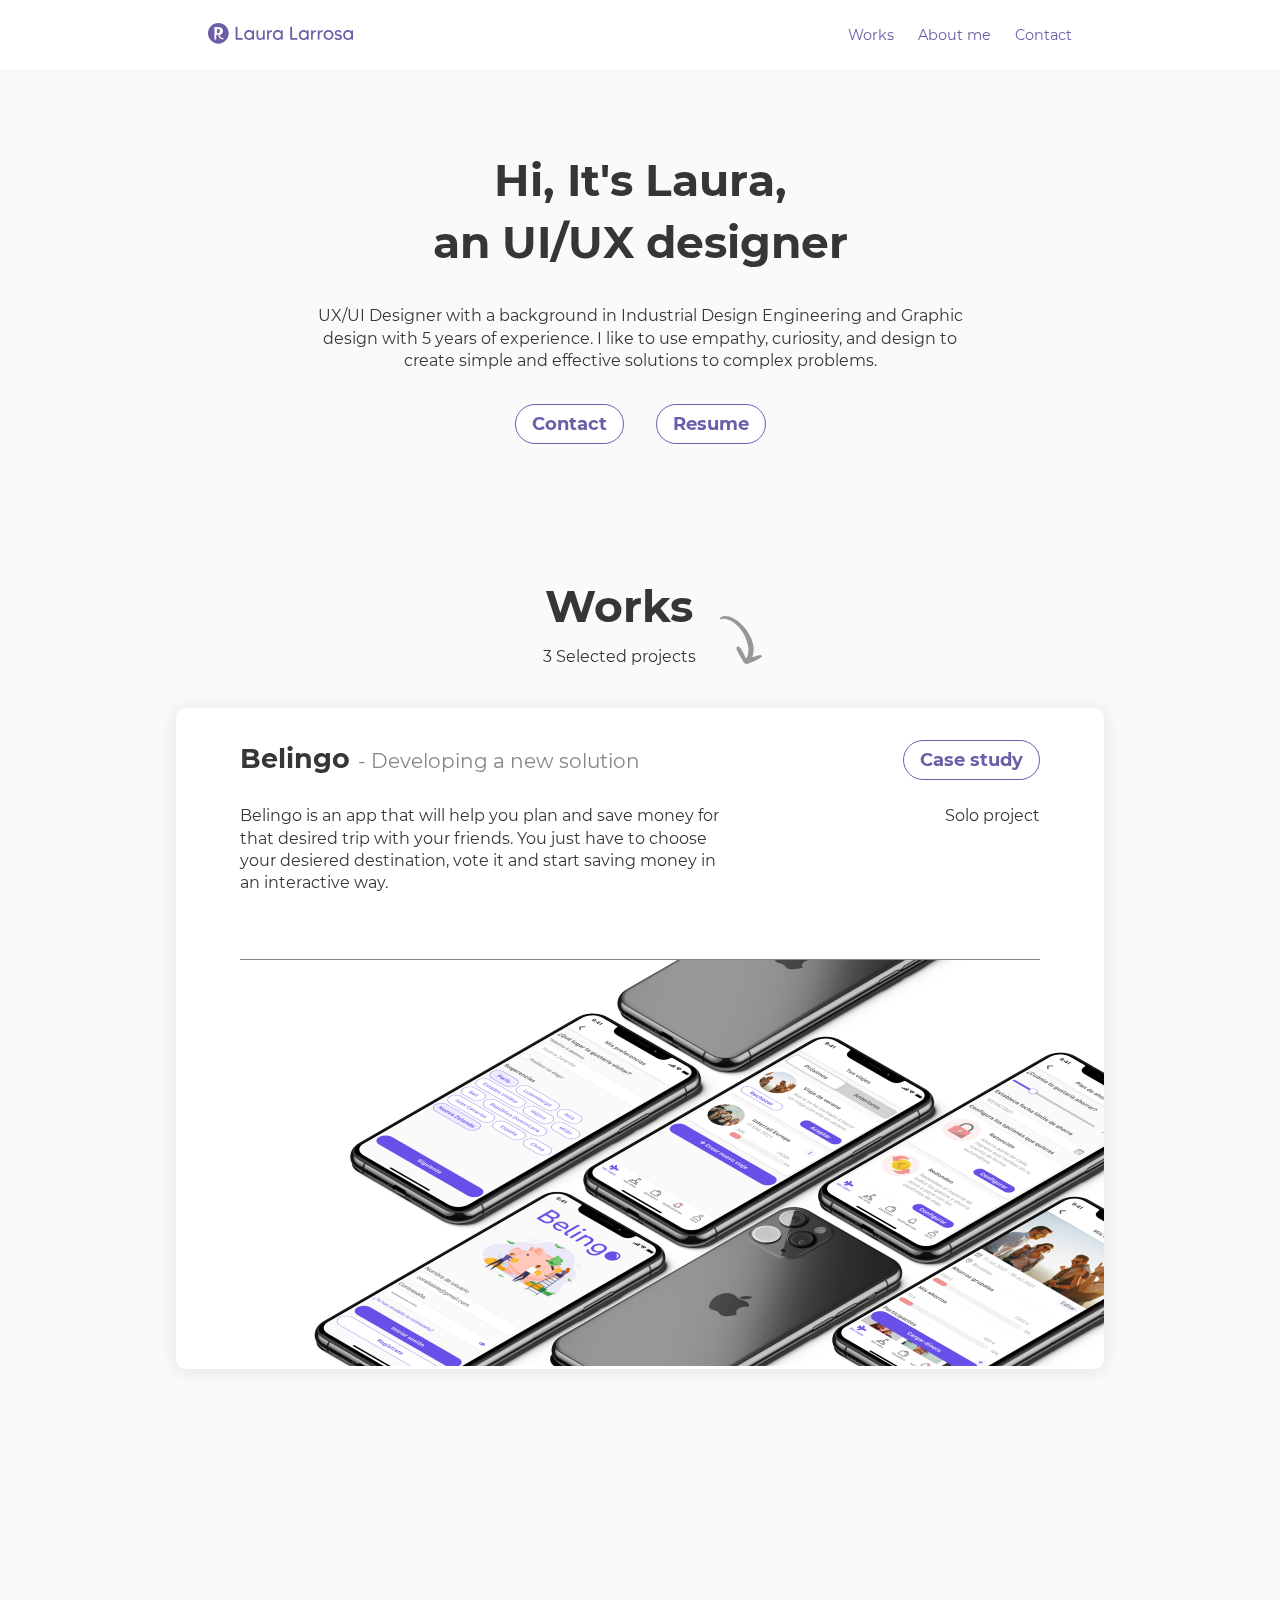
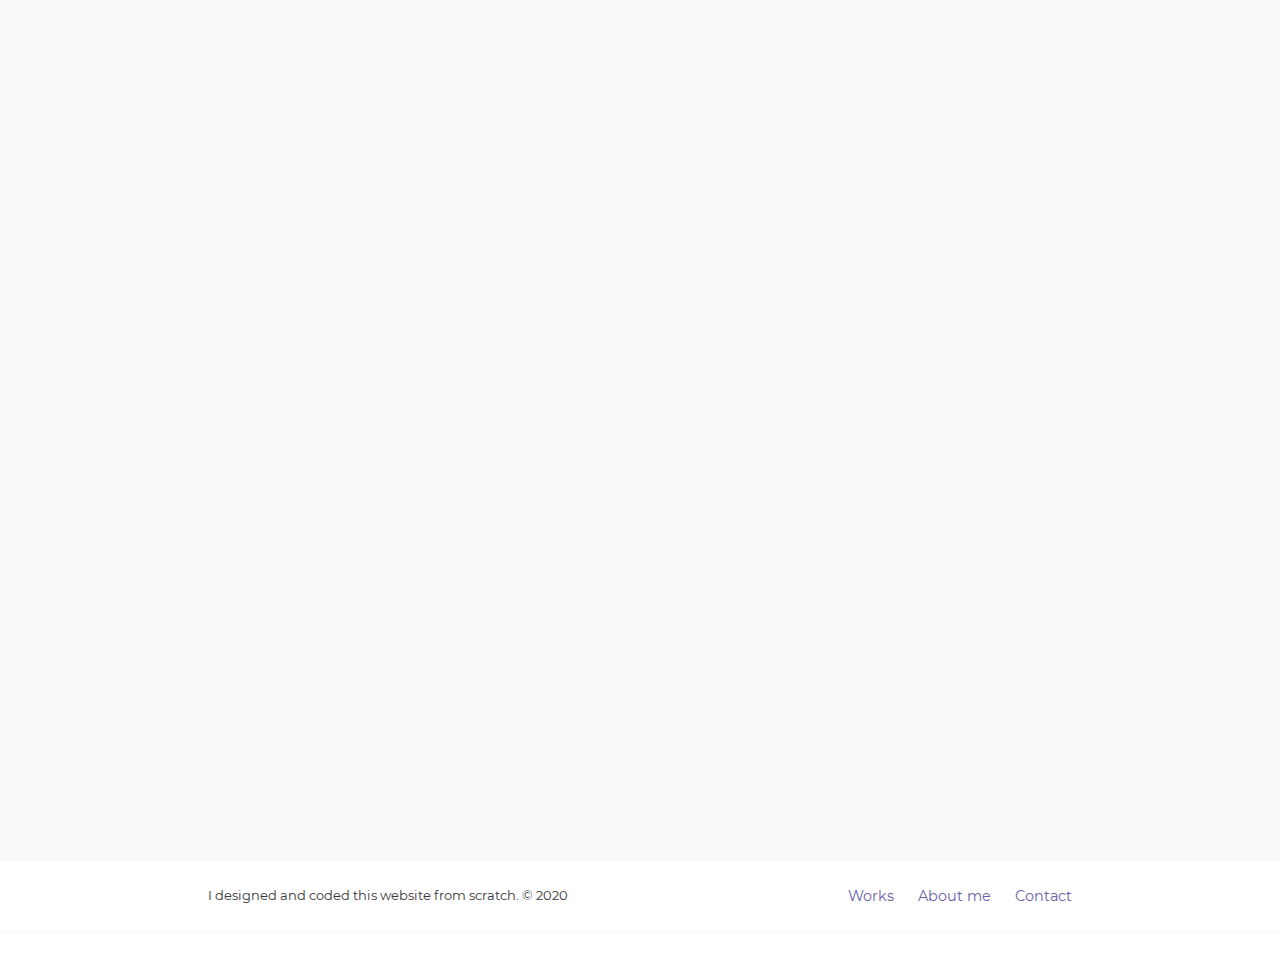
==== index.html @ 0952cf95 "Add files via upload" ====
<!DOCTYPE html>
<html lang="en">

<head>
    <meta charset="UTF-8">
    <meta name="viewport" content="width=device-width, initial-scale=1.0">
    <title>Portfolio Laura Larrosa</title>
    <link rel="stylesheet" href="css/reset.css">
    <link rel="stylesheet" href="css/style.css">
    <script src="script/nav.js"></script>
    <script src="script/h1.js"></script>

    <link href="https://unpkg.com/aos@2.3.1/dist/aos.css" rel="stylesheet">
    <script src="https://unpkg.com/aos@2.3.1/dist/aos.js"></script>

</head>

<body>

    <!-- Nav bar -->

    <main>
        <header class="main-header">
            <div class="main-header__wrapper">
                <div class="brand">
                    <a href="#intro">
                        <svg width="145" height="21" viewBox="0 0 145 21" fill="" 
                            xmlns="http://www.w3.org/2000/svg">
                            <path
                                d="M29.4808 15.0858V4.2367C29.4808 3.95709 29.2576 3.7334 28.9786 3.7334H28.1231C27.8441 3.7334 27.621 3.95709 27.621 4.2367V16.2788C27.621 16.5584 27.8441 16.7821 28.1231 16.7821H34.3349C34.6138 16.7821 34.837 16.5584 34.837 16.2788V15.5704C34.837 15.3094 34.6138 15.0858 34.3349 15.0858H29.4808Z"
                                fill="#6D5DA8" />
                            <path
                                d="M44.3415 7.83441V8.65461C43.6534 7.77849 42.5561 7.10741 40.9195 7.10741C37.981 7.10741 36.2327 9.58666 36.2327 12.0659C36.2327 14.5265 37.981 17.0058 40.9195 17.0058C42.5561 17.0058 43.6534 16.3347 44.3415 15.4586V16.2788C44.3415 16.5584 44.5647 16.7821 44.8436 16.7821H45.5504C45.8293 16.7821 46.0525 16.5584 46.0525 16.2788V7.83441C46.0525 7.5548 45.8293 7.33111 45.5504 7.33111H44.8436C44.5647 7.33111 44.3415 7.5548 44.3415 7.83441ZM41.0868 15.4026C39.134 15.4026 37.9624 13.9673 37.9624 12.0659C37.9624 10.1459 39.134 8.71054 41.0868 8.71054C43.1698 8.71054 44.3415 10.1832 44.3415 12.0659C44.3415 13.93 43.1698 15.4026 41.0868 15.4026Z"
                                fill="#6D5DA8" />
                            <path
                                d="M55.499 7.33111C55.2201 7.33111 54.9969 7.5548 54.9969 7.83441V12.7556C54.9969 13.8741 54.2902 15.4026 52.5047 15.4026C50.7379 15.4026 50.1614 14.0791 50.1614 12.7556V7.83441C50.1614 7.5548 49.9382 7.33111 49.6778 7.33111H48.9711C48.6921 7.33111 48.469 7.5548 48.469 7.83441V13.2403C48.469 15.2535 49.9754 17.0058 52.0956 17.0058C53.5276 17.0058 54.4389 16.3161 54.9969 15.4586V16.2788C54.9969 16.5584 55.2201 16.7821 55.499 16.7821H56.2058C56.4661 16.7821 56.6893 16.5584 56.6893 16.2788V7.83441C56.6893 7.5548 56.4661 7.33111 56.2058 7.33111H55.499Z"
                                fill="#6D5DA8" />
                            <path
                                d="M60.8044 8.97151V7.83441C60.8044 7.5548 60.5812 7.33111 60.3209 7.33111H59.6141C59.3352 7.33111 59.112 7.5548 59.112 7.83441V16.2788C59.112 16.5584 59.3352 16.7821 59.6141 16.7821H60.3209C60.5812 16.7821 60.8044 16.5584 60.8044 16.2788V12.5506C60.8044 10.8729 61.1392 8.85967 63.6127 8.99015C63.7987 8.99015 63.9661 8.84102 63.9661 8.65461V7.44295C63.9661 7.25654 63.7987 7.10741 63.5941 7.12606C62.4968 7.21926 61.3809 7.81577 60.8044 8.97151Z"
                                fill="#6D5DA8" />
                            <path
                                d="M73.0014 7.83441V8.65461C72.3133 7.77849 71.216 7.10741 69.5793 7.10741C66.6409 7.10741 64.8926 9.58666 64.8926 12.0659C64.8926 14.5265 66.6409 17.0058 69.5793 17.0058C71.216 17.0058 72.3133 16.3347 73.0014 15.4586V16.2788C73.0014 16.5584 73.2246 16.7821 73.5035 16.7821H74.2103C74.4892 16.7821 74.7124 16.5584 74.7124 16.2788V7.83441C74.7124 7.5548 74.4892 7.33111 74.2103 7.33111H73.5035C73.2246 7.33111 73.0014 7.5548 73.0014 7.83441ZM69.7467 15.4026C67.7939 15.4026 66.6223 13.9673 66.6223 12.0659C66.6223 10.1459 67.7939 8.71054 69.7467 8.71054C71.8297 8.71054 73.0014 10.1832 73.0014 12.0659C73.0014 13.93 71.8297 15.4026 69.7467 15.4026Z"
                                fill="#6D5DA8" />
                            <path
                                d="M84.0944 15.0858V4.2367C84.0944 3.95709 83.8712 3.7334 83.5923 3.7334H82.7368C82.4578 3.7334 82.2346 3.95709 82.2346 4.2367V16.2788C82.2346 16.5584 82.4578 16.7821 82.7368 16.7821H88.9485C89.2275 16.7821 89.4507 16.5584 89.4507 16.2788V15.5704C89.4507 15.3094 89.2275 15.0858 88.9485 15.0858H84.0944Z"
                                fill="#6D5DA8" />
                            <path
                                d="M98.9551 7.83441V8.65461C98.267 7.77849 97.1697 7.10741 95.5331 7.10741C92.5946 7.10741 90.8464 9.58666 90.8464 12.0659C90.8464 14.5265 92.5946 17.0058 95.5331 17.0058C97.1697 17.0058 98.267 16.3347 98.9551 15.4586V16.2788C98.9551 16.5584 99.1783 16.7821 99.4573 16.7821H100.164C100.443 16.7821 100.666 16.5584 100.666 16.2788V7.83441C100.666 7.5548 100.443 7.33111 100.164 7.33111H99.4573C99.1783 7.33111 98.9551 7.5548 98.9551 7.83441ZM95.7005 15.4026C93.7477 15.4026 92.576 13.9673 92.576 12.0659C92.576 10.1459 93.7477 8.71054 95.7005 8.71054C97.7835 8.71054 98.9551 10.1832 98.9551 12.0659C98.9551 13.93 97.7835 15.4026 95.7005 15.4026Z"
                                fill="#6D5DA8" />
                            <path
                                d="M104.775 8.97151V7.83441C104.775 7.5548 104.552 7.33111 104.291 7.33111H103.585C103.306 7.33111 103.083 7.5548 103.083 7.83441V16.2788C103.083 16.5584 103.306 16.7821 103.585 16.7821H104.291C104.552 16.7821 104.775 16.5584 104.775 16.2788V12.5506C104.775 10.8729 105.11 8.85967 107.583 8.99015C107.769 8.99015 107.937 8.84102 107.937 8.65461V7.44295C107.937 7.25654 107.769 7.10741 107.565 7.12606C106.467 7.21926 105.352 7.81577 104.775 8.97151Z"
                                fill="#6D5DA8" />
                            <path
                                d="M111.477 8.97151V7.83441C111.477 7.5548 111.254 7.33111 110.993 7.33111H110.287C110.008 7.33111 109.784 7.5548 109.784 7.83441V16.2788C109.784 16.5584 110.008 16.7821 110.287 16.7821H110.993C111.254 16.7821 111.477 16.5584 111.477 16.2788V12.5506C111.477 10.8729 111.812 8.85967 114.285 8.99015C114.471 8.99015 114.639 8.84102 114.639 8.65461V7.44295C114.639 7.25654 114.471 7.10741 114.267 7.12606C113.169 7.21926 112.053 7.81577 111.477 8.97151Z"
                                fill="#6D5DA8" />
                            <path
                                d="M120.512 7.10741C117.667 7.10741 115.565 9.34433 115.565 12.0659C115.565 14.7875 117.667 17.0244 120.512 17.0244C123.358 17.0244 125.459 14.7875 125.459 12.0659C125.459 9.34433 123.358 7.10741 120.512 7.10741ZM120.512 15.4026C118.652 15.4026 117.313 13.9859 117.313 12.0659C117.313 10.1273 118.652 8.71054 120.512 8.71054C122.372 8.71054 123.73 10.1273 123.73 12.0659C123.73 13.9859 122.372 15.4026 120.512 15.4026Z"
                                fill="#6D5DA8" />
                            <path
                                d="M130.9 11.3016C129.822 11.0779 128.538 11.0034 128.538 9.94084C128.538 9.15792 129.208 8.61733 130.138 8.61733C130.993 8.61733 131.533 8.99015 131.793 9.40025C131.905 9.58666 132.128 9.66123 132.332 9.6053L133.002 9.41889C133.299 9.34433 133.448 8.99015 133.299 8.71054C132.779 7.68528 131.607 7.10741 130.305 7.10741C128.241 7.10741 126.809 8.33772 126.809 10.0713C126.809 11.4508 127.59 12.3082 129.338 12.7183C130.659 13.0166 132.239 12.998 132.239 14.1164C132.239 14.9553 131.551 15.4586 130.324 15.4586C129.134 15.4586 128.557 15.0485 128.297 14.6384C128.166 14.452 127.943 14.3588 127.72 14.4333L126.976 14.6943C126.697 14.7875 126.548 15.123 126.697 15.4026C127.292 16.4465 128.669 17.0058 130.287 17.0058C132.779 17.0058 133.988 15.6077 133.988 13.9487C133.988 12.5133 133.206 11.7863 130.9 11.3016Z"
                                fill="#6D5DA8" />
                            <path
                                d="M143.289 7.83441V8.65461C142.601 7.77849 141.504 7.10741 139.867 7.10741C136.928 7.10741 135.18 9.58666 135.18 12.0659C135.18 14.5265 136.928 17.0058 139.867 17.0058C141.504 17.0058 142.601 16.3347 143.289 15.4586V16.2788C143.289 16.5584 143.512 16.7821 143.791 16.7821H144.498C144.777 16.7821 145 16.5584 145 16.2788V7.83441C145 7.5548 144.777 7.33111 144.498 7.33111H143.791C143.512 7.33111 143.289 7.5548 143.289 7.83441ZM140.034 15.4026C138.082 15.4026 136.91 13.9673 136.91 12.0659C136.91 10.1459 138.082 8.71054 140.034 8.71054C142.117 8.71054 143.289 10.1832 143.289 12.0659C143.289 13.93 142.117 15.4026 140.034 15.4026Z"
                                fill="#6D5DA8" />
                            <path fill-rule="evenodd" clip-rule="evenodd"
                                d="M20.7294 10.3647C20.7294 16.089 16.089 20.7294 10.3647 20.7294C4.64044 20.7294 0 16.089 0 10.3647C0 4.64044 4.64044 0 10.3647 0C16.089 0 20.7294 4.64044 20.7294 10.3647ZM13.6672 14.6314C14.0105 14.7949 14.2884 14.8767 14.5173 14.893C14.8933 14.9093 15.1712 14.893 15.3183 14.844V16.397H15.1385C15.129 16.3947 15.1037 16.3913 15.0645 16.386C14.833 16.3548 14.1158 16.2584 13.2911 15.9229C13.2421 15.8085 13.2585 15.6287 13.3075 15.5306C13.3368 15.4572 13.3793 15.4365 13.435 15.4094C13.4414 15.4063 13.4479 15.4031 13.4546 15.3998H13.4383C13.2258 15.4652 12.9805 15.5796 12.7844 15.7104C12.441 15.5306 12.0814 15.3017 11.7544 15.0074C11.5256 15.0565 11.264 15.0728 11.0351 15.0565C11.0522 15.0531 11.0678 15.0504 11.0828 15.0478C11.1395 15.038 11.1864 15.0299 11.264 14.9911C11.3457 14.9257 11.4111 14.7949 11.4275 14.6641C11.4029 14.6396 11.3784 14.611 11.3539 14.5824C11.3294 14.5538 11.3049 14.5252 11.2803 14.5006C10.888 14.0592 10.6101 13.5361 10.4139 12.9476C10.561 12.7677 10.6918 12.5716 10.7899 12.3754C10.7408 12.4408 10.7081 12.4735 10.6264 12.5062C10.5447 12.5389 10.3975 12.5225 10.2831 12.4735C10.1196 11.7705 10.0706 10.9695 10.1523 10.103C10.8716 10.1847 11.5419 9.6943 11.689 8.95863C11.9833 7.40556 10.9697 5.90154 9.43299 5.60727L8.8935 8.4028C8.81176 8.76246 8.8935 9.15481 9.10603 9.46543C9.26951 9.71065 9.49838 9.90682 9.7763 10.0049C9.69456 10.7242 9.71091 11.4109 9.809 12.0321H8.22323V16.6096H6.42494V4.11959H9.97248C12.3266 4.11959 13.847 4.80621 14.5173 6.21215C14.7625 6.71894 14.8933 7.29112 14.8933 7.94505C14.8933 8.58263 14.8115 9.12211 14.6317 9.56351C14.4682 10.0049 14.2393 10.3973 13.9287 10.7079C13.3402 11.3291 12.5391 11.7215 11.5092 11.9176C11.9343 13.2255 12.6536 14.141 13.6672 14.6314ZM10.6754 5.80345C10.6101 5.80345 10.561 5.80345 10.4956 5.81979C10.6918 5.95058 10.8716 6.09771 11.0515 6.27754C11.1277 6.25574 11.204 6.24848 11.2803 6.24121C11.3185 6.23758 11.3566 6.23395 11.3948 6.2285C11.2967 6.06502 11.1659 5.93423 10.9861 5.86884C10.888 5.81979 10.7735 5.80345 10.6754 5.80345ZM12.1468 6.44102C11.8198 6.37563 11.4929 6.37563 11.1822 6.42467C11.5419 6.84973 11.7708 7.35652 11.8689 7.89601L12.1468 6.44102Z"
                                fill="#6D5DA8" />
                        </svg>
                    </a>
                </div>
                <nav class="main-nav">
                    <ul class="main-nav__ul">
                        <li>
                            <a class="main-nav__item" href="#Works"> Works </a>
                        </li>

                        <li>
                            <a class="main-nav__item" href="#About me"> About me </a>
                        </li>
                        <li>
                            <a class="main-nav__item" href="#Contact"> Contact </a>
                        </li>
                    </ul>
                </nav>
                <!-- mobile nav -->
                <div class="mobile-menu-button">
                    <span></span>
                    <span></span>
                    <span></span>
                </div>
            </div>
        </header>

        <!-- INTRO -->

        <section id="intro" data-aos="fade-down">
            <h1>
                Hi, It's Laura, <br> an UI/UX designer

            </h1>
            <p>
                UX/UI Designer with a background in Industrial Design Engineering and Graphic design with 5 years of
                experience. I like to use empathy, curiosity, and design to create simple and effective solutions to
                complex problems.
            </p>
            <div class="buttons-together">
                <a class="contact" href="#Contact">
                    <button>
                        Contact
                    </button>
                </a>
                <a class="resume" href="img/CV-Laura Larrosa.pdf" target=_blank>

                    <button>
                        Resume
                    </button>
                </a>
            </div>
        </section>

        <!-- WORKS TITLE-->

        <section id="Works">
            <div class="projects-description" data-aos="fade-up">
                <div>
                    <h2>
                        Works
                    </h2>
                    <p class="detail">
                        3 Selected projects
                    </p>
                </div>
                <div class="arrow-1">
                    <img src="img/flecha1.svg">
                </div>
            </div>
            <!-- WORKS PORTFOLIO-->
            <section id="projects-whole">

                <!-- PROJECT-1
                <div class="projects" data-aos="fade-up" data-aos-anchor-placement="center-bottom">
                    <div class="project-box-details">
                        <div class="project-box-details-inside">
                            <h3>
                                Festivalia
                                <span>
                                    - Developing a new solution
                                </span>
                            </h3>

                            <a class="case-study-button" href="https://www.behance.net/gallery/110966727/An-App-to-find-the-best-Canarian-Carnival-events" target=_blank>
                                <button>
                                    Case study
                                </button>
                            </a>
                        </div>
                        <div class="project-box-details-inside-down">
                            <p class="project-info">
                                An app that aims to make the events of the carnival of Canary Island easier for
                                tourists. Furthermore, it contains challenges so they can get to know the customs of the
                                festivities in a more interactive way.
                            </p>
                            <p class="group-solo">
                                Solo project
                            </p>
                        </div>

                        mobile

                        <div class="project-box-details-inside-down-mobile">
                            <div class="description-mobile">
                                <p class="project-info">
                                    An app that aims to make the events of the carnival of Canary Island easier for
                                    tourists. Furthermore, it contains challenges so they can get to know the customs of
                                    the festivities in a more interactive way.
                                </p>
                            </div>
                            <div class="mobile-button-solo">

                                <p class="group-solo">
                                    Solo project
                                </p>

                                <a class="case-study-button2" href="https://www.behance.net/gallery/110966727/An-App-to-find-the-best-Canarian-Carnival-events" target=_blank>
                                    <button>
                                        Case study
                                    </button>
                            </div>
                        </div> 
                

                    </div>
                    <div class="prototipo-picture">
                        <a href="https://www.behance.net/gallery/110966727/An-App-to-find-the-best-Canarian-Carnival-events" title="Festivalia" target="_blank">
                            <img src="img/Festivalia.png" alt="Festivalia-app">
                        </a>
                    </div>
                </div>  
                -->
                <!-- PROJECT-2-->
                <div class="projects" data-aos="fade-up" data-aos-anchor-placement="center-bottom">
                    <div class="project-box-details">
                        <div class="project-box-details-inside">
                            <h3>
                                Belingo
                                <span>
                                    - Developing a new solution
                                </span>
                            </h3>

                            <a class="case-study-button"
                                href="https://www.behance.net/gallery/110805799/Belingo-A-finance-UXUI-Case-study"
                                target=_blank>
                                <button>
                                    Case study
                                </button>
                            </a>
                        </div>
                        <div class="project-box-details-inside-down">
                            <p class="project-info">
                                Belingo is an app that will help you plan and save money for that desired trip with your
                                friends. You just have to choose your desiered destination, vote it and start saving
                                money in an interactive way.
                            </p>
                            <p class="group-solo">
                                Solo project
                            </p>
                        </div>

                        <!--mobile-->

                        <div class="project-box-details-inside-down-mobile">
                            <div class="description-mobile">
                                <p class="project-info">
                                    Belingo is an app that will help you plan and save money for that desired trip with
                                    your friends. You just have to choose your desiered destination, vote it and start
                                    saving
                                    money in an interactive way.
                                </p>
                            </div>
                            <div class="mobile-button-solo">

                                <p class="group-solo">
                                    Solo project
                                </p>

                                <a class="case-study-button2"
                                    href="https://www.behance.net/gallery/110805799/Belingo-A-finance-UXUI-Case-study"
                                    target=_blank>
                                    <button>
                                        Case study
                                    </button>
                            </div>
                        </div>

                    </div>
                    <div class="prototipo-picture">
                        <a href="https://www.behance.net/gallery/110805799/Belingo-A-finance-UXUI-Case-study"
                            title="Belingo" target="_blank">
                            <img src="img/belingo.png" alt="Belingo-app">
                        </a>
                    </div>
                </div>



                <!-- PROJECT-3-->
                <div class="projects" data-aos="fade-up" data-aos-anchor-placement="center-bottom">
                    <div class="project-box-details">
                        <div class="project-box-details-inside">
                            <h3>
                                Zappa's No.3
                                <span>
                                    - E-commerce web redesign
                                </span>
                            </h3>

                            <a class="case-study-button"
                                href="https://www.behance.net/gallery/110955963/Ecommerce-web-redesign-of-a-local-grocery-shop"
                                target=_blank>
                                <button>
                                    Case study
                                </button>
                            </a>
                        </div>
                        <div class="project-box-details-inside-down">
                            <p class="project-info">
                                This was a UX/UI redesign of a local shop e-commerce. I arrived at this project at the
                                beginning of the UI design and I had to catch up with the previous UX process. We have
                                developed a new image to the web page that fulfill the user needs.
                            </p>
                            <p class="group-solo">
                                Group: Andrea, Mario & myself
                            </p>
                        </div>

                        <!--mobile-->

                        <div class="project-box-details-inside-down-mobile">
                            <div class="description-mobile">
                                <p class="project-info">
                                    This was a UX/UI redesign of a local shop e-commerce. I arrived at this project at
                                    the
                                    beginning of the UI design and I had to catch up with the previous UX process. We
                                    have
                                    developed a new image to the web page that fulfill the user needs.
                                </p>
                            </div>
                            <div class="mobile-button-solo">

                                <p class="group-solo">
                                    Group: Andrea, Mario & myself
                                </p>

                                <a class="case-study-button2"
                                    href="https://www.behance.net/gallery/110955963/Ecommerce-web-redesign-of-a-local-grocery-shop"
                                    target=_blank>
                                    <button>
                                        Case study
                                    </button>
                            </div>
                        </div>

                    </div>
                    <div class="prototipo-picture">
                        <a href="https://www.behance.net/gallery/110955963/Ecommerce-web-redesign-of-a-local-grocery-shop"
                            title="Zappa's No.3" target="_blank">
                            <img src="img/zappas.png" alt="Zappas redesign">
                        </a>
                    </div>
                </div>




                <!-- PROJECT-4-->
                <div class="projects" data-aos="fade-up" data-aos-anchor-placement="center-bottom">
                    <div class="project-box-details">
                        <div class="project-box-details-inside">
                            <h3>
                                Rover
                                <span>
                                    - Adding a new functionality
                                </span>
                            </h3>

                            <a class="case-study-button"
                                href="https://www.behance.net/gallery/110935891/Rover-Adding-a-new-function-to-a-well-know-App"
                                target=_blank>
                                <button>
                                    Case study
                                </button>
                            </a>
                        </div>
                        <div class="project-box-details-inside-down">
                            <p class="project-info">
                                Rover is a well-known network of pet sitters and dog walkers. We add a functionality
                                that will allow the pet sitter to rate the experience with the pet owner, so other users
                                can see how that person is before accepting the work.
                            </p>
                            <p class="group-solo">
                                Group: Nuria, Vivi & myself
                            </p>
                        </div>


                        <!--mobile-->

                        <div class="project-box-details-inside-down-mobile">
                            <div class="description-mobile">
                                <p class="project-info">
                                    Rover is a well-known network of pet sitters and dog walkers. We add a functionality
                                    that will allow the pet sitter to rate the experience with the pet owner, so other
                                    users
                                    can see how that person is before accepting the work.
                                </p>
                            </div>
                            <div class="mobile-button-solo">

                                <p class="group-solo">
                                    Group: Nuria, Vivi & myself
                                </p>

                                <a class="case-study-button2"
                                    href="https://www.behance.net/gallery/110935891/Rover-Adding-a-new-function-to-a-well-know-App"
                                    target=_blank>
                                    <button>
                                        Case study
                                    </button>
                            </div>
                        </div>


                    </div>
                    <div class="prototipo-picture">
                        <a href="https://www.behance.net/gallery/110935891/Rover-Adding-a-new-function-to-a-well-know-App"
                            title="Rover" target="_blank">
                            <img src="img/rover.png" alt="Rover adding a functionality">
                        </a>
                    </div>
                </div>


            </section>

            <section id="About me">
                <div class="aboutme">
                    <h2 data-aos="fade-up" data-aos-anchor-placement="center-bottom">
                        About me
                    </h2>
                    <p data-aos="fade-up" data-aos-anchor-placement="center-bottom">
                        UX/UI designer with a background in industrial design and product development who loves being
                        constantly
                        challenged. I am always looking forward to improving and learning new skills. Problem solving,
                        commitment and proactiveness are some of the qualities that best describe me.
                    </p>
                    <p data-aos="fade-up" data-aos-anchor-placement="center-bottom">
                        I have experience working in different fields of design, innovation design, graphic design and
                        furniture
                        design. Now I am looking forward to growing my career in the digital world.
                    </p>
                    <p class="p-bold" data-aos="fade-up" data-aos-anchor-placement="center-bottom">
                        Design Thinking | Agile | Scrum | Lean UX | Research | Prototype | Wireframing | Usability
                        Testing |
                        Sketch | Figma | Adobe XD | Invision
                    </p>
                </div>
                <div>
                    <h4 data-aos="fade-up" data-aos-anchor-placement="center-bottom">
                        Where would you find me in my free time?
                    </h4>
                    <div class="arrow-2" data-aos="fade-up" data-aos-anchor-placement="center-bottom">
                        <img src="img/flecha2.svg">
                    </div>
                    <div class="hobbies-group">
                        <div class="hobbies">
                            <img class="img-hobbies" src="img/horse-riding.jpg" alt="horse riding"
                                data-aos="flip-right">
                            <div class="overlay">
                                <div class="img-content">
                                    <h4 class="h4-white">
                                        Horse riding
                                    </h4>
                                    <p class="p-white">
                                        Since I was a child I love horses but it was not until 2018 when I was able to
                                        start my passion for horse riding.
                                    </p>


                                </div>
                            </div>
                        </div>

                        <div class="hobbies">
                            <img class="img-hobbies" src="img/snorkeling.jpg" alt="snorkeling" data-aos="flip-right">
                            <div class="overlay">
                                <h4 class="h4-white">
                                    Snorkeling
                                </h4>
                                <p class="p-white">
                                    I always have a pair of diving googles in my backpack. You never know when you would
                                    have the chance to explore the ocean.
                                </p>
                            </div>
                        </div>



                        <div class="hobbies">
                            <img class="img-hobbies" src="img/dancing.jpg" alt="dancing" data-aos="flip-right">
                            <div class="overlay">
                                <h4 class="h4-white">
                                    Dancing
                                </h4>
                                <p class="p-white">
                                    I have always had a passion for dancing, but two years ago it started my journey in
                                    Caribbean dances.
                                </p>
                            </div>
                        </div>
                    </div>


            </section>
            <section id="Contact" data-aos="fade-up">
                <div>
                    <h2>
                        Let's talk
                    </h2>

                    <div class="lets-talk">

                        <div class="buttons-together">


                            <a class="social-media" href="mailto:larrosa.designs@gmail.com" target="blank">
                                <button>
                                    larrosa.designs@gmail.com
                                </button>

                            </a>


                            <a class="social-media" href="https://www.linkedin.com/in/laura-larrosa-ux-ui"
                                target=_blank>
                                <svg width="40" height="40" viewBox="0 0 40 40" fill="none"
                                    xmlns="http://www.w3.org/2000/svg">
                                    <path fill-rule="evenodd" clip-rule="evenodd"
                                        d="M38.75 20C38.75 30.3553 30.3553 38.75 20 38.75C9.64466 38.75 1.25 30.3553 1.25 20C1.25 9.64466 9.64466 1.25 20 1.25C30.3553 1.25 38.75 9.64466 38.75 20ZM40 20C40 31.0457 31.0457 40 20 40C8.95431 40 0 31.0457 0 20C0 8.95431 8.95431 0 20 0C31.0457 0 40 8.95431 40 20ZM13.1944 15.1389C14.4737 15.1389 15.1389 14.269 15.1389 13.1944C15.1389 12.1711 14.3713 11.25 13.1944 11.25C12.0175 11.25 11.25 12.2222 11.25 13.2968C11.25 14.269 12.0175 15.1389 13.1944 15.1389ZM11.25 16.1111H15.1389V28.75H11.25V16.1111ZM24.5029 16.3158C22.4561 16.3158 21.2792 17.4927 20.8187 18.2603H20.7164L20.5117 16.6229H17.0322C17.0322 17.1215 17.0542 17.6643 17.0778 18.246L17.0778 18.2461C17.1051 18.9179 17.1345 19.6416 17.1345 20.4094V28.75H21.0234V21.8422C21.0234 21.4328 21.0234 21.1769 21.1257 20.8699C21.4327 20.2047 21.8933 19.3348 22.9678 19.3348C24.3494 19.3348 24.9123 20.5117 24.9123 22.0468V28.75H28.8012V21.5863C28.75 17.9533 26.9079 16.3158 24.5029 16.3158Z"
                                        fill="#6D5DA8" />
                                </svg>
                            </a>

                            <a class="social-media" href="https://www.behance.net/LauraLarrosa" target=_blank>
                                <svg width="40" height="40" viewBox="0 0 40 40" fill="none"
                                    xmlns="http://www.w3.org/2000/svg">
                                    <path fill-rule="evenodd" clip-rule="evenodd"
                                        d="M38.75 20C38.75 30.3553 30.3553 38.75 20 38.75C9.64466 38.75 1.25 30.3553 1.25 20C1.25 9.64466 9.64466 1.25 20 1.25C30.3553 1.25 38.75 9.64466 38.75 20ZM40 20C40 31.0457 31.0457 40 20 40C8.95431 40 0 31.0457 0 20C0 8.95431 8.95431 0 20 0C31.0457 0 40 8.95431 40 20ZM19.9824 17.1798C19.9824 19.4834 18.0883 19.637 18.0883 19.637C20.5455 19.637 20.3919 22.8621 20.3919 22.8621C20.3919 26.855 16.4501 26.7015 16.4501 26.7015H10V13.75H16.4501C18.4466 13.75 19.9824 14.8762 19.9824 17.1798ZM16.4501 16.0536H12.8155V18.9204H16.1942C16.8085 18.9204 17.3204 18.7156 17.3204 17.3846C17.3204 16.0536 16.4501 16.0536 16.4501 16.0536ZM12.8155 24.3978H16.2454C16.7573 24.3467 17.7299 24.1931 17.7811 22.7085C17.7811 20.9168 16.4501 20.9168 16.4501 20.9168H12.8155V24.3978ZM20.9036 21.9918C20.9036 21.9918 20.9036 17.0262 25.6644 17.0262C30.6811 17.0262 29.9645 22.6573 29.9645 22.6573H23.5143C23.5143 25.0633 25.7156 24.9097 25.7156 24.9097C27.7632 24.9097 27.712 23.5276 27.712 23.5276H29.9133C29.9133 27.2133 25.6644 26.9574 25.6644 26.9574C20.5964 26.9574 20.9036 21.9918 20.9036 21.9918ZM23.5143 20.9168H27.6097C27.6097 20.9168 27.6097 18.9203 25.7156 18.9203C23.7703 18.9203 23.5143 20.9168 23.5143 20.9168ZM28.1216 14.5177H23.0025V16.1047H28.1216V14.5177Z"
                                        fill="#6D5DA8" />
                                </svg>
                            </a>

                            <a class="social-media" href="https://larrosadesigns.medium.com" target=_blank>
                                <svg width="40" height="40" viewBox="0 0 40 40" 
                                    xmlns="http://www.w3.org/2000/svg">
                                    <path fill-rule="evenodd" clip-rule="evenodd"
                                        d="M38.75 20C38.75 30.3553 30.3553 38.75 20 38.75C9.64466 38.75 1.25 30.3553 1.25 20C1.25 9.64466 9.64466 1.25 20 1.25C30.3553 1.25 38.75 9.64466 38.75 20ZM40 20C40 31.0457 31.0457 40 20 40C8.95431 40 0 31.0457 0 20C0 8.95431 8.95431 0 20 0C31.0457 0 40 8.95431 40 20ZM12.1195 14.9427C12.3028 15.0988 12.3965 15.328 12.3716 15.56V23.9109C12.426 24.2122 12.3255 24.5199 12.1008 24.7399L10 27.1473V27.4647H15.957V27.1473L13.8562 24.7399C13.6299 24.5203 13.5232 24.2146 13.5668 23.9109V16.6887L18.7955 27.4647H19.4024L23.8936 16.6887V25.2778C23.8936 25.5071 23.8936 25.5511 23.7348 25.7011L22.1195 27.1825V27.5H29.9627V27.1825L28.4034 25.7363C28.2657 25.6372 28.1974 25.4743 28.226 25.3131V14.6869C28.1974 14.5257 28.2657 14.3628 28.4034 14.2637L30 12.8175V12.5H24.4725L20.5322 21.7857L16.0504 12.5H10.2521V12.8175L12.1195 14.9427Z"
                                        fill="#6D5DA8" />
                                </svg>
                            </a>


                        </div>

                        <!--Mobile-->

                        <div class="buttons-together-mobile">

                            <div class="mail">

                                <a class="social-media" href="mailto:larrosa.designs@gmail.com" target="blank">
                                    <button>
                                        larrosa.designs@gmail.com
                                    </button>

                                </a>

                            </div>

                            <div>
                                <a class="social-media" href="https://www.linkedin.com/in/laura-larrosa-ux-ui"
                                    target=_blank>
                                    <svg width="32" height="32" viewBox="0 0 32 32" fill="none"
                                        xmlns="http://www.w3.org/2000/svg">
                                        <path fill-rule="evenodd" clip-rule="evenodd"
                                            d="M31 16C31 24.2843 24.2843 31 16 31C7.71573 31 1 24.2843 1 16C1 7.71573 7.71573 1 16 1C24.2843 1 31 7.71573 31 16ZM32 16C32 24.8366 24.8366 32 16 32C7.16344 32 0 24.8366 0 16C0 7.16344 7.16344 0 16 0C24.8366 0 32 7.16344 32 16ZM10.5556 12.1111C11.5789 12.1111 12.1111 11.4152 12.1111 10.5556C12.1111 9.73684 11.4971 9 10.5556 9C9.61403 9 9 9.77778 9 10.6374C9 11.4152 9.61403 12.1111 10.5556 12.1111ZM9 23V12.8889H12.1111V23H9ZM19.6023 13.0527C17.9649 13.0527 17.0234 13.9942 16.655 14.6082H16.5731L16.4094 13.2983H13.6257C13.6257 13.6972 13.6434 14.1314 13.6623 14.5968L13.6623 14.5969L13.6623 14.5969C13.6841 15.1343 13.7076 15.7133 13.7076 16.3275V23H16.8187V17.4737C16.8187 17.1462 16.8187 16.9415 16.9006 16.6959C17.1462 16.1638 17.5146 15.4679 18.3743 15.4679C19.4795 15.4679 19.9298 16.4094 19.9298 17.6375V23H23.0409V17.269C23 14.3626 21.5263 13.0527 19.6023 13.0527Z"
                                            fill="#6D5DA8" />
                                    </svg>

                                </a>

                                <a class="social-media" href="https://www.behance.net/LauraLarrosa" target=_blank>
                                    <svg width="32" height="32" viewBox="0 0 32 32" fill="none"
                                        xmlns="http://www.w3.org/2000/svg">
                                        <path fill-rule="evenodd" clip-rule="evenodd"
                                            d="M31 16C31 24.2843 24.2843 31 16 31C7.7157 31 1 24.2843 1 16C1 7.7157 7.7157 1 16 1C24.2843 1 31 7.7157 31 16ZM32 16C32 24.8365 24.8365 32 16 32C7.16345 32 0 24.8365 0 16C0 7.16345 7.16345 0 16 0C24.8365 0 32 7.16345 32 16ZM15.9858 13.7438C15.9858 15.5867 14.4706 15.7097 14.4706 15.7097C16.4364 15.7097 16.3135 18.2897 16.3135 18.2897C16.3135 21.484 13.1602 21.3611 13.1602 21.3611H8V11H13.1602C14.7573 11 15.9858 11.9009 15.9858 13.7438ZM13.1602 12.8429H10.2524V15.1363H12.9553C13.4468 15.1363 13.8563 14.9725 13.8563 13.9077C13.8563 12.8429 13.1602 12.8429 13.1602 12.8429ZM10.2524 19.5182H12.9963C13.4059 19.4773 14.184 19.3545 14.2249 18.1668C14.2249 16.7335 13.1602 16.7335 13.1602 16.7335H10.2524V19.5182ZM16.7229 17.5934C16.7229 17.5934 16.7229 13.621 20.5315 13.621C24.5449 13.621 23.9716 18.1258 23.9716 18.1258H18.8115C18.8115 20.0506 20.5725 19.9277 20.5725 19.9277C22.2106 19.9277 22.1697 18.822 22.1697 18.822H23.9307C23.9307 21.7706 20.5315 21.5659 20.5315 21.5659C16.4772 21.5659 16.7229 17.5934 16.7229 17.5934ZM18.8115 16.7334H22.0878C22.0878 16.7334 22.0878 15.1362 20.5725 15.1362C19.0162 15.1362 18.8115 16.7334 18.8115 16.7334ZM22.4973 11.6142H18.402V12.8838H22.4973V11.6142Z"
                                            fill="#6D5DA8" />
                                    </svg>
                                </a>


                                <a class="social-media" href="https://larrosadesigns.medium.com" target=_blank>
                                    <svg width="32" height="32" viewBox="0 0 32 32" fill="none"
                                        xmlns="http://www.w3.org/2000/svg">
                                        <path fill-rule="evenodd" clip-rule="evenodd"
                                            d="M31 16C31 24.2843 24.2843 31 16 31C7.7157 31 1 24.2843 1 16C1 7.7157 7.7157 1 16 1C24.2843 1 31 7.7157 31 16ZM32 16C32 24.8365 24.8365 32 16 32C7.16345 32 0 24.8365 0 16C0 7.16345 7.16345 0 16 0C24.8365 0 32 7.16345 32 16ZM9.85645 12.1724C9.89282 12.2587 9.90747 12.3531 9.89734 12.448V19.1287C9.9408 19.3698 9.86035 19.6159 9.68066 19.7919L8 21.7178V21.9718H12.7656V21.7178L11.085 19.7919C10.9039 19.6162 10.8185 19.3716 10.8534 19.1287V13.351L15.0364 21.9718H15.522L19.1149 13.351V20.2222C19.1149 20.4056 19.1149 20.4409 18.9879 20.5609L17.6956 21.746V22H23.9701V21.746L22.7227 20.5891C22.6125 20.5098 22.558 20.3795 22.5808 20.2504V11.7496C22.558 11.6205 22.6125 11.4902 22.7227 11.4109L24 10.254V10H19.578L16.4258 17.4286L12.8403 10H8.20166V10.254L9.69556 11.9542C9.76721 12.0151 9.82166 12.0901 9.85645 12.1724Z"
                                            fill="#6D5DA8" />
                                    </svg>

                                </a>
                            </div>




                        </div>
                    </div>
                </div>
            </section>


            <footer class="main-footer">

                <div class="main-footer__wrapper">
                    <div class="designed-byme">
                        <h5>
                            I designed and coded this website from scratch. © 2020

                        </h5>
                    </div>
                    <nav class="main-nav">
                        <ul class="main-nav__ul">
                            <li>
                                <a class="main-nav__item" href="#Works"> Works </a>
                            </li>

                            <li>
                                <a class="main-nav__item" href="#About me"> About me </a>
                            </li>
                            <li>
                                <a class="main-nav__item" href="#Contact"> Contact </a>
                            </li>
                        </ul>
                    </nav>


    </main>




    </footer>
    <script>
        AOS.init();
    </script>
</body>

</html>
---- css/style.css ----
@font-face {
    font-family: "Montserrat-Bold";
    src: url("../fonts/Montserrat-Bold.ttf");
}
@font-face {
    font-family: "Montserrat-Regular";
    src: url("../fonts/Montserrat-Regular.ttf")
}

* {
    box-sizing: border-box;
}


h1 {
    font-size: 44px;
    font-family: "Montserrat-Bold";
    text-align: center;
    line-height: 140%;
    width: 506px;
    margin: auto;
    max-width: 928px;
    color: #363636;
}

h2 {
    font-size: 44px;
    font-family: "Montserrat-Bold";
    text-align: center;
    line-height: 140%;
    width: 506px;
    margin: auto;
    max-width: 928px;
    color: #363636;
}

h3 {
    font-size: 27px;
    line-height: 140%;
    font-family: "Montserrat-Bold";
    color: #363636;
    text-align: left;
    

}


h4 {
    font-size: 27px;
    font-family: "Montserrat-Bold";
    line-height: 140%;
    color: #363636;
    text-align: center;
    margin: auto;
    max-width: 928px;
    padding-left: 64px;
    padding-top: 32px;
}

h5 {
    font-size: 13px;
    font-family: "Montserrat-Regular";
    color: #363636;
    text-align: center;
    margin: auto;
}

p{
    font-size: 16px;
    font-family: "Montserrat-Regular";
    text-align: center;
    line-height: 140%;
    width: 662px;
    color: #363636;
    margin: auto;
    max-width: 928px;
    padding-top: 32px;
}

span {
    font-size: 20px;
    color: #868686;
    font-family: "Montserrat-Regular";

}
button {
    font-size: 18px;
    font-family: "Montserrat-Bold";
    background-color: white;
    color: #6D5DA8;
    outline: none;
    border-radius: 20px;
    border: 1px solid #6D5DA8 ;
    height: 40px;
    padding-right: 16px;
    padding-left: 16px;
    
}

button:hover {
    cursor: pointer;
    color: #AA9DDB;
    border: 1px solid #AA9DDB;

}

a {
    text-decoration: none;
    color: #6D5DA8;
}
a:hover {
    color: #AA9DDB;
  }

img {
    width: 100%;
}

svg {
    fill: #6D5DA8;
}

svg :hover {
    fill: #AA9DDB;
}

/*Nav bar*/

.main-header {
    box-shadow: 0px 0px 5px 0px rgba(0, 0, 0, 0.05);
    background-color: white;
    z-index: 1;
    position: fixed;
    width: 100%;
    
  }

  .main-header__wrapper {
    height: 70px;  
    max-width: 928px;
    margin: 0 auto;
    display: flex;
    align-items: center;
    justify-content: space-between;
    padding: 0 32px;
    font-family: "Montserrat-Regular";
   
  }
  
  .main-nav__ul {
    display: flex;
    align-items: center;
    padding: 0;
  }
  
  .main-nav__item {
    font-size: .9rem;
    color: #6D5DA8;
    cursor: pointer;
    transition: all 0.2s ease-out;
    list-style: none;
  }

  .main-nav__item:hover {
    color: #AA9DDB;
  }
  .main-nav__item:not(first-child) {
    margin-left: 24px;
  }
  
  .mobile-menu-button {
    display: none;
    cursor: pointer;
  }
  .mobile-menu-button span {
    position: relative;
    display: inline-block;
    width: 32px;
    height: 2px;
    margin-bottom: 6px;
    background: #262626;
    transition: all 0.4s ease-out;
  }
  
  .mobile-menu-button.active span:first-child {
    transform: rotate(-45deg);
    top: 8px;
  }
  .mobile-menu-button.active span:last-child {
    transform: rotate(45deg);
    bottom: 8px;
  }
  .mobile-menu-button.active span:nth-child(2) {
    opacity: 0;
  }

  li {
      list-style-type: none;
  }
  

  
/*Main*/
main {
    margin: auto;
    background-color: #FAFAFA;

}

/*Intro*/

#intro {
    padding-top: 150px;
}

.buttons-together {
    display: flex;
    flex-direction: row;
    align-items: center;
    justify-content: center;
    margin: auto;
    text-align: center;
    padding: 32px 0px 32px 0px;
}
.contact {
    margin-right: 16px;
}

.resume {
    margin-left: 16px;
}



/*Works section*/
#Works {
    padding-top: 100px;
    
}

.detail {
    padding-top: 8px;
}

.arrow-1 {
    position: relative;
    left: -230px;
    top: 40px;
    width: 42px;
}

.projects-description {
    display: flex;
    justify-content: center;
    margin-bottom: 40px;
}

/* Box Projects*/
.projects {
    background-color: white;
    outline: none;
    border-radius: 10px;
    box-shadow: 0px 2px 20px rgba(0, 0, 0, 0.1) ;
    display: flex;
    flex-direction: column;
    margin: auto;
    margin-bottom: 32px;
    max-width: 928px;
    padding: 32px 0px 0px 0px;  

}


        
.project-box-details {
    display: flex;
    flex-direction: column;

}

.project-box-details-inside {
    display: flex;
    flex-direction: row;
    justify-content: space-between;
    align-items: flex-start;
    padding-right: 64px;
    padding-left: 64px;
}
.project-box-details-inside-down {
    display: flex;
    flex-direction: row;
    justify-content: space-between;
    align-items: flex-start;
    padding-bottom: 64px;
    border-bottom: 1px solid #868686;
    margin-left: 64px;
    margin-right: 64px;
    
}

.project-info {
    font-size: 16px;
    font-family: "Montserrat-Regular";
    text-align: left;
    width: 60%;
    color: #363636;
    margin-left: 0%;
    padding-top: 24px;
  
}

.group-solo {
    font-size: 16px;
    font-family: "Montserrat-Regular";
    text-align: right;
    width: 30%;
    color: #363636;
    margin-right: 0%;
    padding-top: 24px;
    margin-top: 0px;
    
}

.prototype-picture {
    max-width: 928px;
    
}

.prototipo-picture-img {
   
    max-width: 926px;
    max-height: 50%;
}

.project-box-details-inside-down-mobile{
    display: none;
}




/*About me*/

.aboutme {
    padding-top: 94px;
}

.p-bold {
    font-family: "Montserrat-bold";
}


.arrow-2 {
    margin: auto;
    width: 10%;
    max-width: 35px;
    margin-bottom: 16px;
}

/* hoobies */

.hobbies-group{
    display: flex;
    flex-direction: row;
    margin: auto;
    margin-top: 8px;
    max-width: 928px;
    
}
.img-hobbies {
    display: block;
    width: 100%;
    height: 269px;
    padding-right: 8px;
    padding-left: 8px;
}
.img-hobbies-right {
    
   
}

.h4-white {
    color: white;
    font-size: 20px;
    font-family: "Montserrat-Bold";
    text-align: center;
    max-width: 236px ;
    padding-left: 0px;

   
} 

.p-white {
    color: white;
    font-size: 16px;
    font-family: "Montserrat-Regular";
    text-align: center;
    max-width:236px ;
}


.hobbies {
    position: relative;
    width: 50%;
  }
  
.img-hobbies {
    display: block;
    width: 100%;
    height: auto;
}

.overlay {
    position: absolute;
    top: 0;
    bottom: 0;
    left: 0;
    right: 0;
    margin-left: 8px;
    height: 100%;
    width: 100%;
    max-width: 294px;
    opacity: 0;
    transition: .5s ease;
    background-color: rgba(155, 140, 211, 0.8);
    border-radius: 10px;
}

.img-content {
    display: flex;
    flex-direction: column;
    justify-content: space-around;
    align-items: center;
}
.hobbies:hover .overlay {
    opacity: 1;
    
}



/*Lets talk*/

#Contact {
    padding-top: 94px;
    padding-bottom: 80px;
}

.lets-talk {
    margin: auto;
    text-align: center;
}

.buttons-together {
    display: flex;
    flex-direction: row;
    flex-wrap: wrap;
    justify-content: center;

}



/*social media button*/
.social-media  {
    margin-right: 8px;
    background-color: white;
    color:#6D5DA8 ;
}

.social-media-last  {
        margin-right: 0px;
    
    
}

.buttons-together-mobile {
    display: none;
}
  

/*Medium*/ /*
.social-media-medium button {
    background-image: url("../img/medium.svg");
    background-repeat: no-repeat;
    background-position: center;
    margin-left: 32px;
    padding-left: 18px;
    padding-right: 18px;
    
}
​
.social-media-medium button:hover{
    background-image: url("../img/medium-hover.svg");
    
}
*/

/*Footer*/

.main-footer {
    box-shadow: 0px 0px 5px 0px rgba(0, 0, 0, 0.05);
    background-color: white;
    width: 100%;


    
}

.main-footer__wrapper {
    height: 70px;  
    max-width: 928px;
    margin: 0 auto;
    display: flex;
    align-items: center;
    justify-content: space-between;
    padding: 0 32px;
    font-family: "Montserrat-Regular";
}

    
  
  
.designed-byme {

}









/*------------MOBILE-------------*/
@media only screen and (max-width: 414px) {
    main {
      padding: 0;
    }
    h1{
        font-size: 27px;    
        max-width: 300px;
    }

    h2{
        font-size: 27px;
        max-width: 300px;
    }

    h3{
        font-size: 19px;
    }
    h4{
        font-size: 19px;
        margin: 0 auto;
        padding-left: 0;
        max-width: 300px;
    }

    
    h5 {
        font-size: 13px;
        
    }

    p{
        font-size: 16px;
        max-width: 300px;
    }

    span{
        font-size: 14px;
    }

    button {
        font-size: 16px;
        border-radius: 16px;
        height: 32px;
    
    }
    button::selection {
    color: #AA9DDB;
    border: 1px solid #AA9DDB;

    }

    /*Nav bar*/
    header {
    margin: 0;
    padding: 0;
    
    }


    .main-header {
    
    }
    .main-nav {
    visibility: hidden;
    width: 0;
    transition: all 0.4s ease-out;
    position: fixed;
    top: 0;
    right: -100vw;
    height: 100vh;
    box-shadow: 0px 4px 12px -6px rgba(0, 0, 0, 0.2);
    
  }
  .main-nav__ul {
    flex-direction: column;
    justify-content: center;
    height: 100%;
  }
  .main-nav__ul li {
    margin: 0 0 32px 0 !important;
    
  }
  .main-nav__ul li a {
    font-size: 16pt;
    
  }
  .main-nav.visible {
    width: 100%;
    background: white;
    right: 0;
    visibility: visible;
    transition: all 0.8s ease-out;
    
  }
  .mobile-menu-button {
    display: flex;
    flex-direction: column;
    z-index: 9;
   
  }



    /*Works section*/
    #Works {
    
    }

    .detail {
    
    }

    .arrow-1 {
    position: relative;
    left: -70px;
    top: 20px;
    width: 42px;
    }

    .projects-description {

    }

    /* Box Projects*/
    .projects {
    
    display: flex;
    flex-direction: column;
    margin: auto;
    margin-bottom: 16px;
    padding: 16px 0px 0px 0px;  
    margin-left: 16px;
    margin-right: 16px; 
    
    }

    .project-box-details {
    

    }



    .project-box-details-inside {
    padding-right: 16px;
    padding-left: 16px;
    }

    .project-box-details-inside-down {
    display: none;
    }

    .project-box-details-inside-down-mobile {
    display: flex;
    flex-direction: column;
    justify-content: flex-start;
    align-items: flex-start;
    border-bottom: 1px solid #868686;
    margin-left: 16px;
    margin-right: 16px;
    
    }
    .description-mobile {
    width: 100%;
    }

    .mobile-button-solo {
    width: 100%;
    display: flex;
    flex-direction: row;
    justify-content: space-between;
    align-items: center;
    margin-top: 16px;
    margin-bottom: 16px;

    

    }

    .project-info {
    width: 100%;
    margin: 0;
    padding: 0;
    font-size: 16px;
    padding-top: 8px;

  
    }


    .group-solo {
    font-size: 14px;
    text-align: left;
    width: 50%;
    margin-right: 0%;
    padding-top: 0px;
    margin-top: 0px;
    margin: 0px;
    
    
    }

    .case-study-button {
    display: none;
    }
    .case-study-button2 {
    
    }
    .hobbies-group{
    
    max-width: 100%;
    padding-left: 16px;
    padding-right: 16px; 
    
    }
    .overlay {
    display:none
    }

    .arrow-2 {
    
    width: 5%;
    
    }



    /*Lets talk*/

    #Contact {
    padding-top: 64px;
    padding-bottom: 64px;
    }




    .buttons-together-mobile {
    display: flex;
    flex-direction: column;
    justify-content: center;
    align-content: space-between;
    margin-top: 32px;
    margin-bottom: 16px;
    }

    .lets-talk .buttons-together {
        display: none;
    }

    .mail {
    
    margin-bottom: 16px;
    }

    /*social media button*/
    .social-media  {
    margin-right: 8px;
    margin-left: 8px;

    }


    /*Footer*/
    footer nav .main-nav {
    display: none;
    }

}
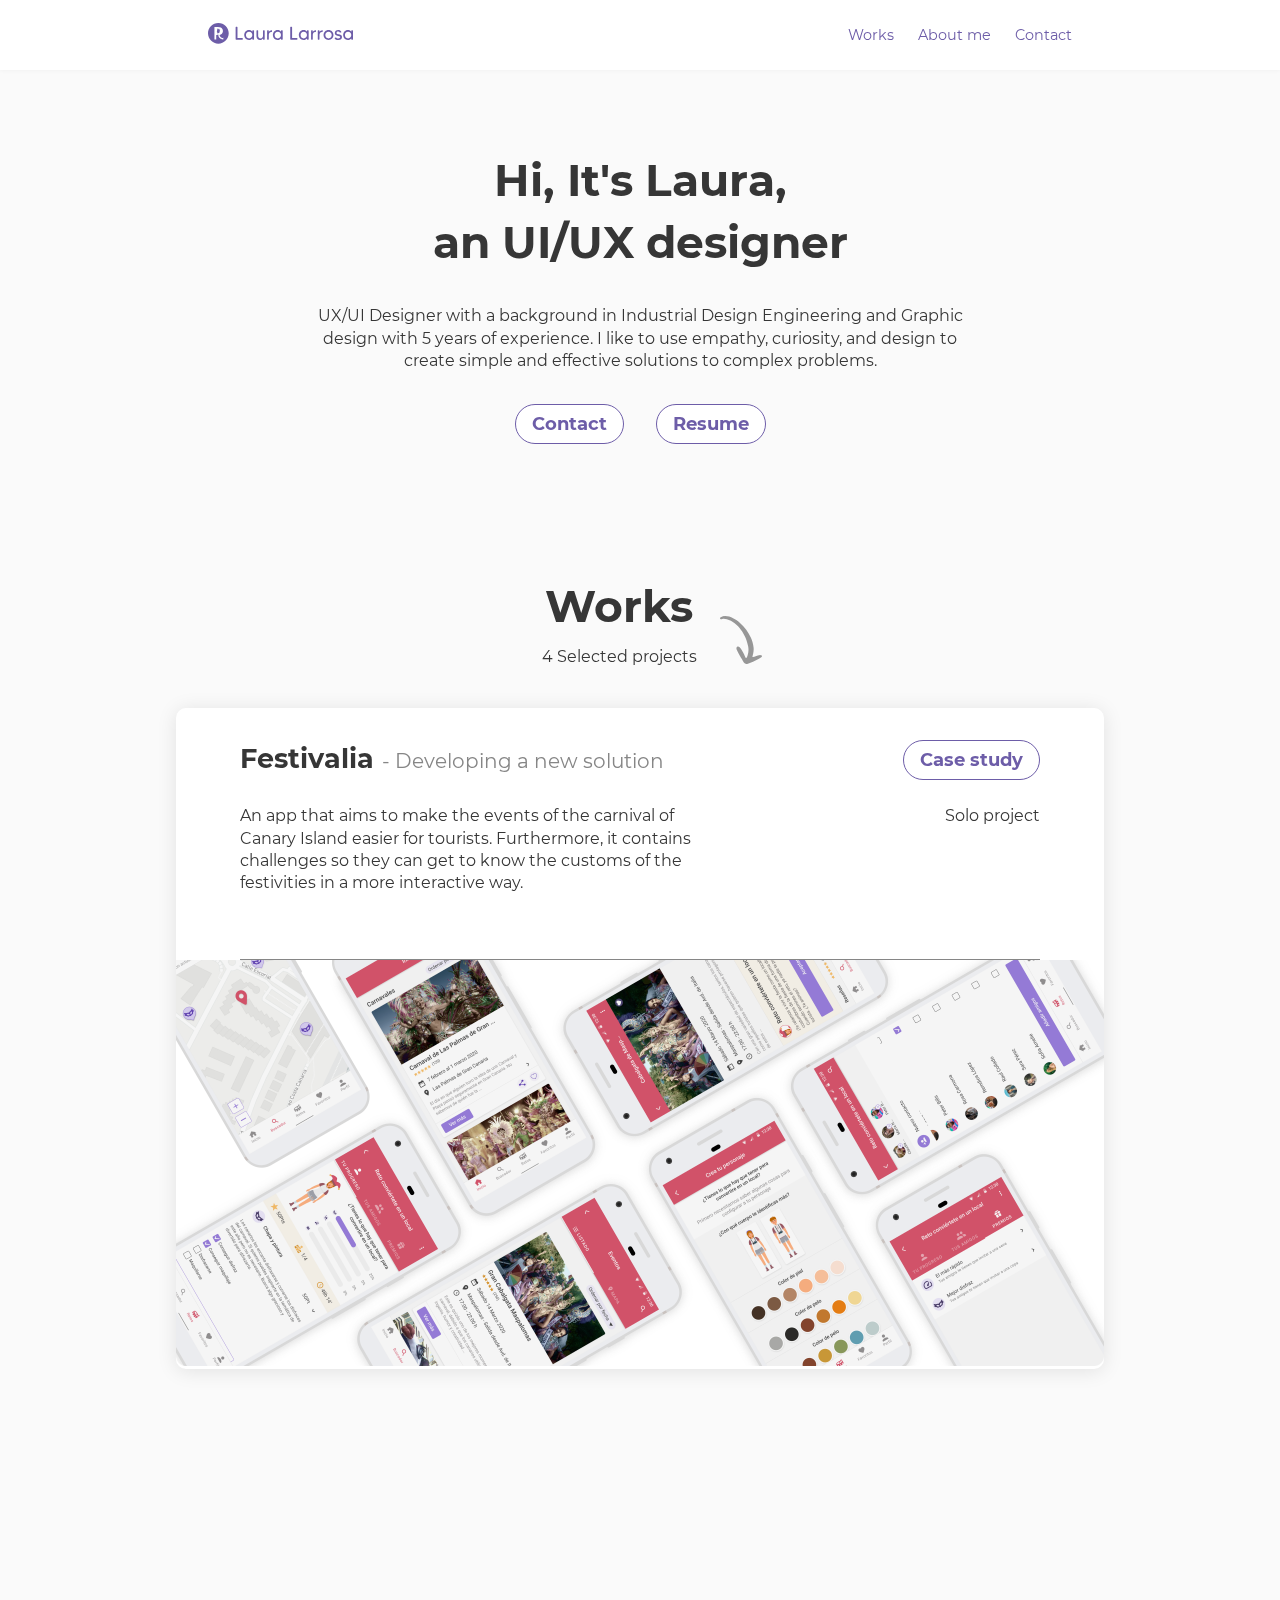
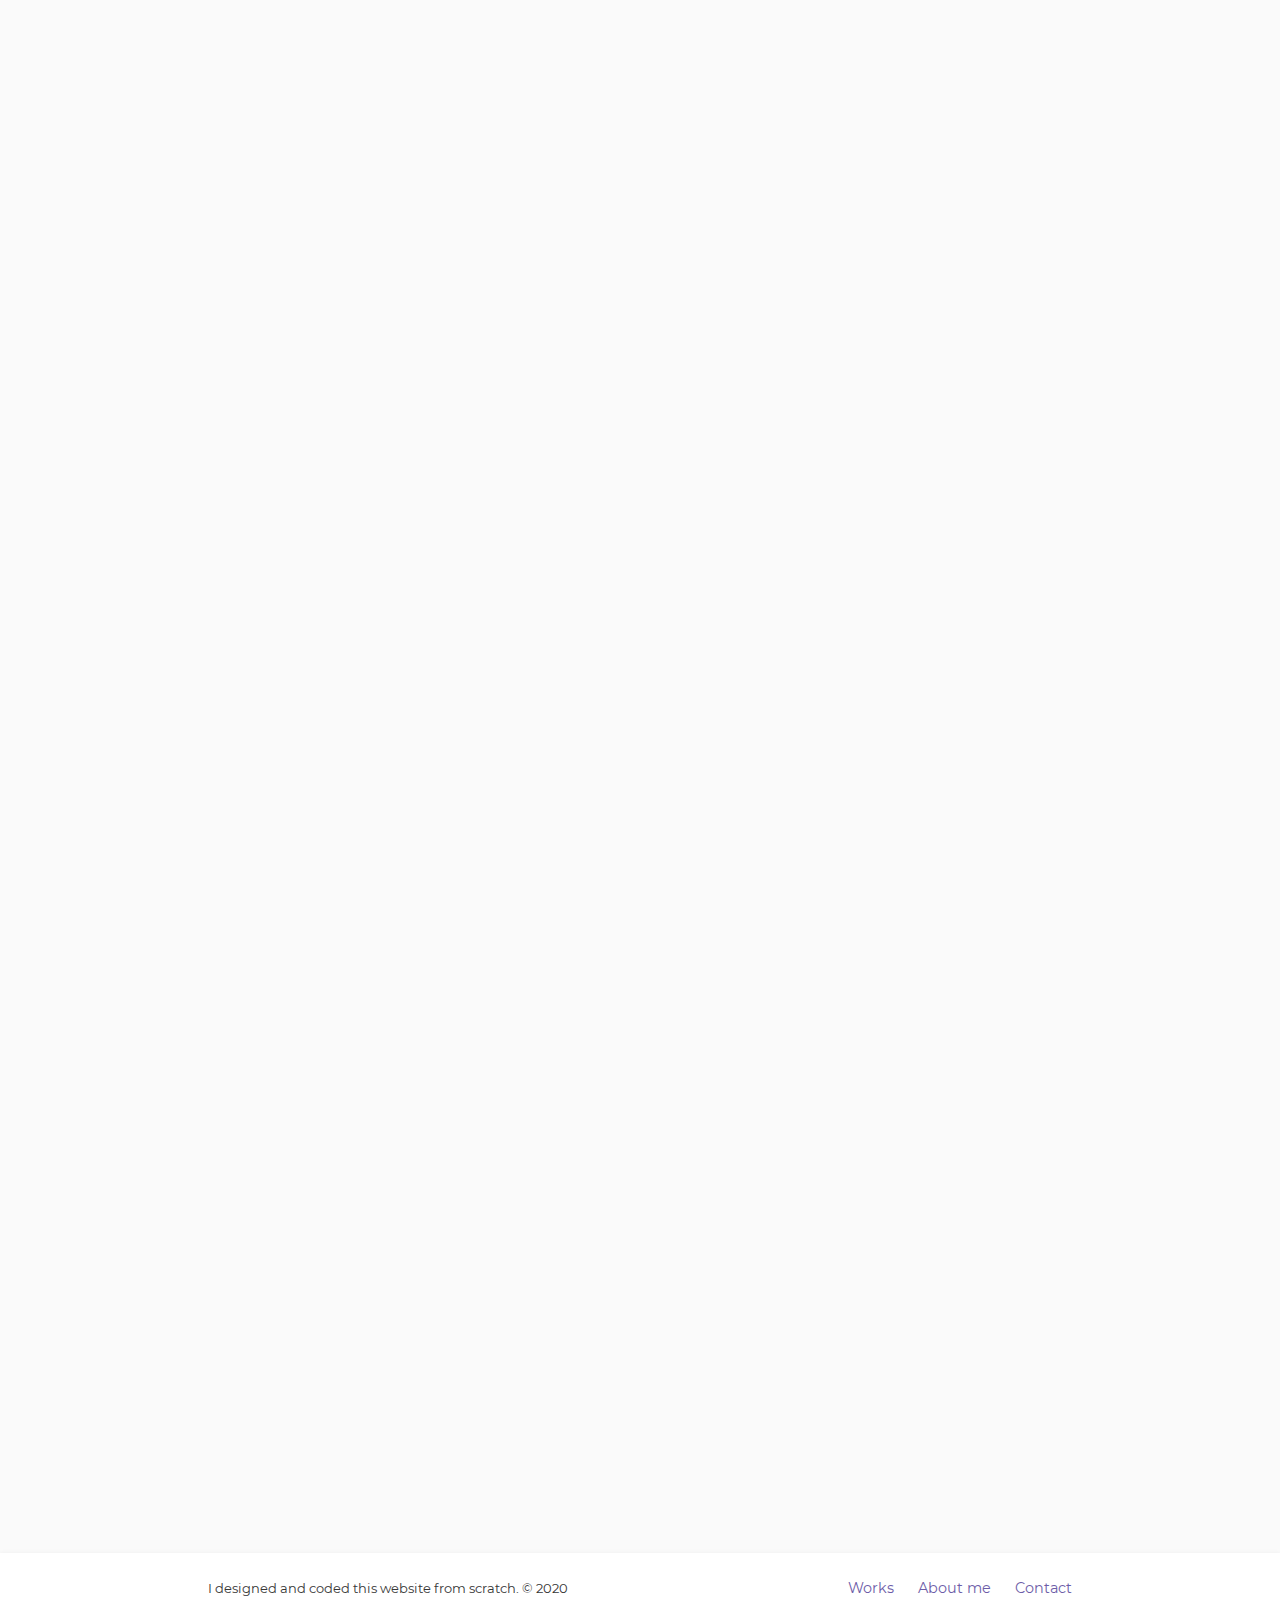
==== commit 519c4d90: "Add files via upload" ====
--- a/index.html
+++ b/index.html
@@ -127,7 +127,7 @@
                         Works
                     </h2>
                     <p class="detail">
-                        3 Selected projects
+                        4 Selected projects
                     </p>
                 </div>
                 <div class="arrow-1">
@@ -137,7 +137,7 @@
             <!-- WORKS PORTFOLIO-->
             <section id="projects-whole">
 
-                <!-- PROJECT-1
+                <!-- PROJECT-1 -->
                 <div class="projects" data-aos="fade-up" data-aos-anchor-placement="center-bottom">
                     <div class="project-box-details">
                         <div class="project-box-details-inside">
@@ -165,7 +165,7 @@
                             </p>
                         </div>
 
-                        mobile
+                        <!--mobile-->
 
                         <div class="project-box-details-inside-down-mobile">
                             <div class="description-mobile">
@@ -196,7 +196,7 @@
                         </a>
                     </div>
                 </div>  
-                -->
+               
                 <!-- PROJECT-2-->
                 <div class="projects" data-aos="fade-up" data-aos-anchor-placement="center-bottom">
                     <div class="project-box-details">
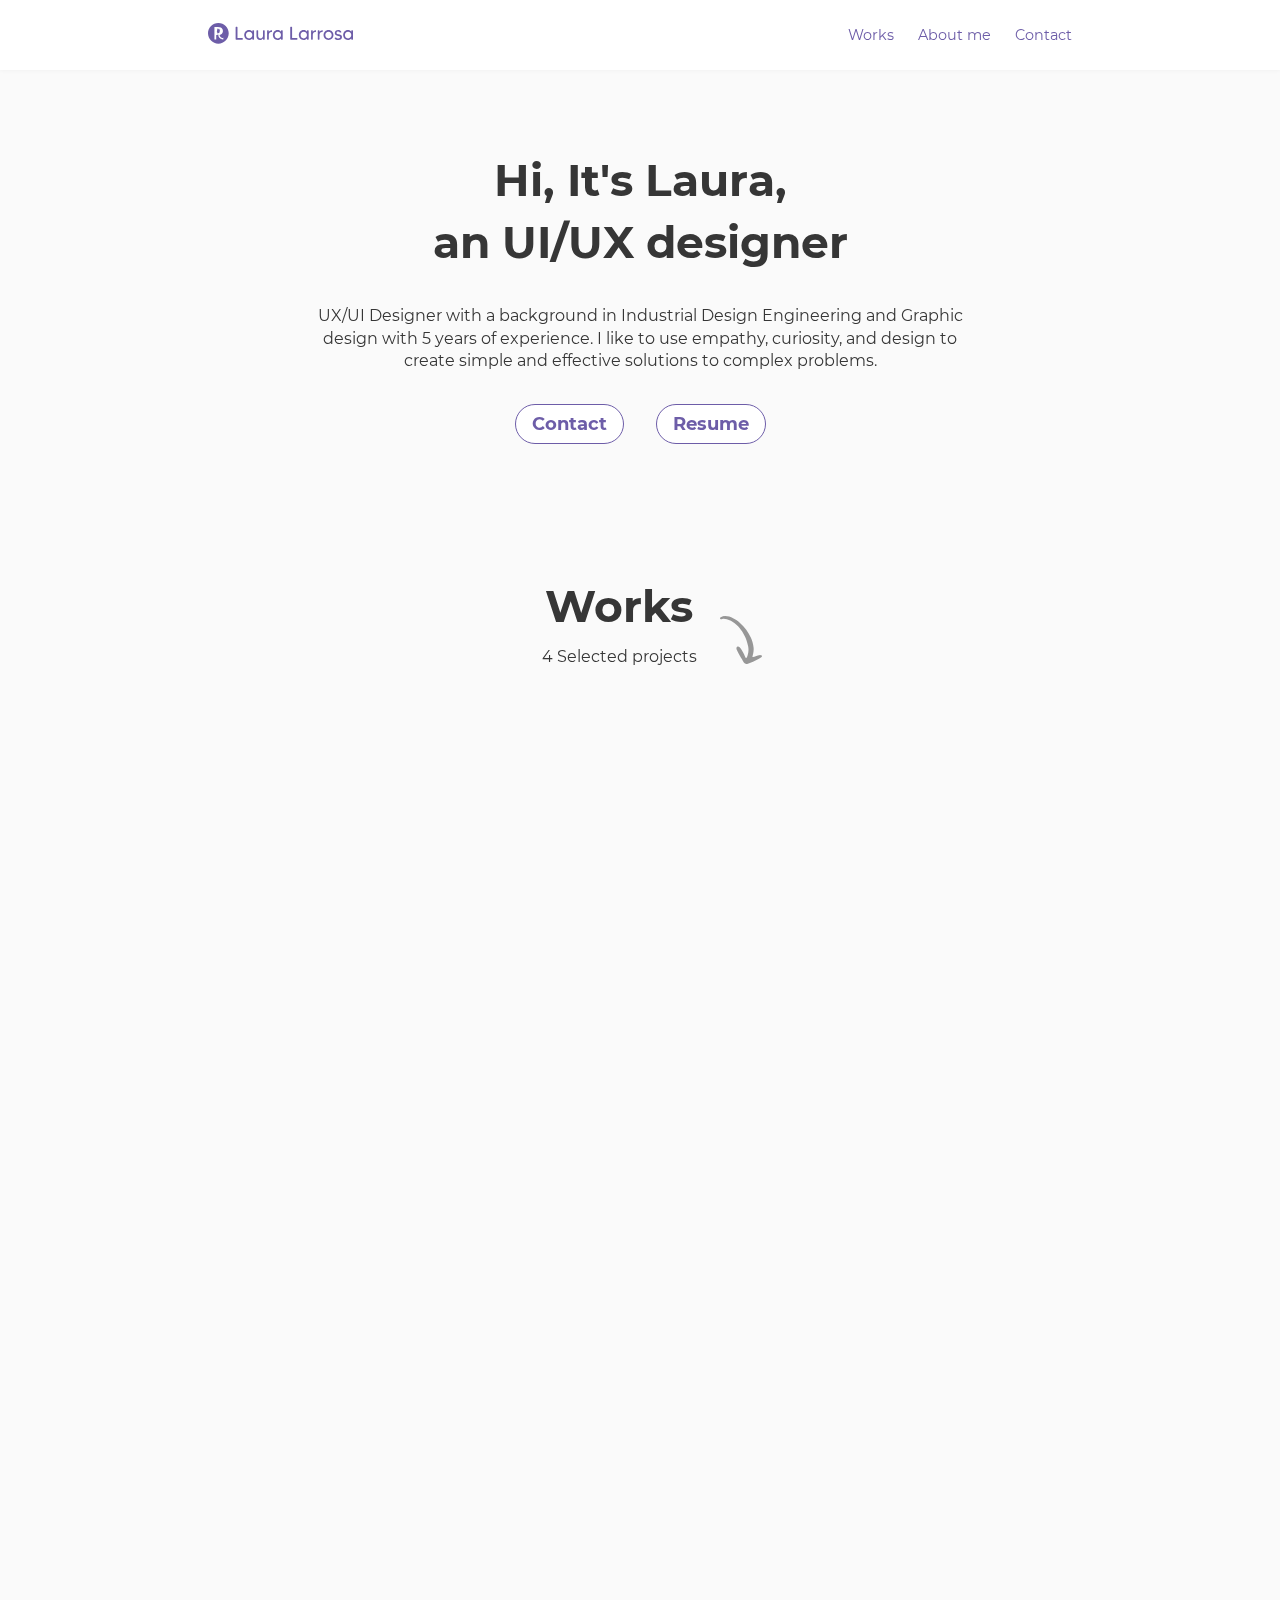
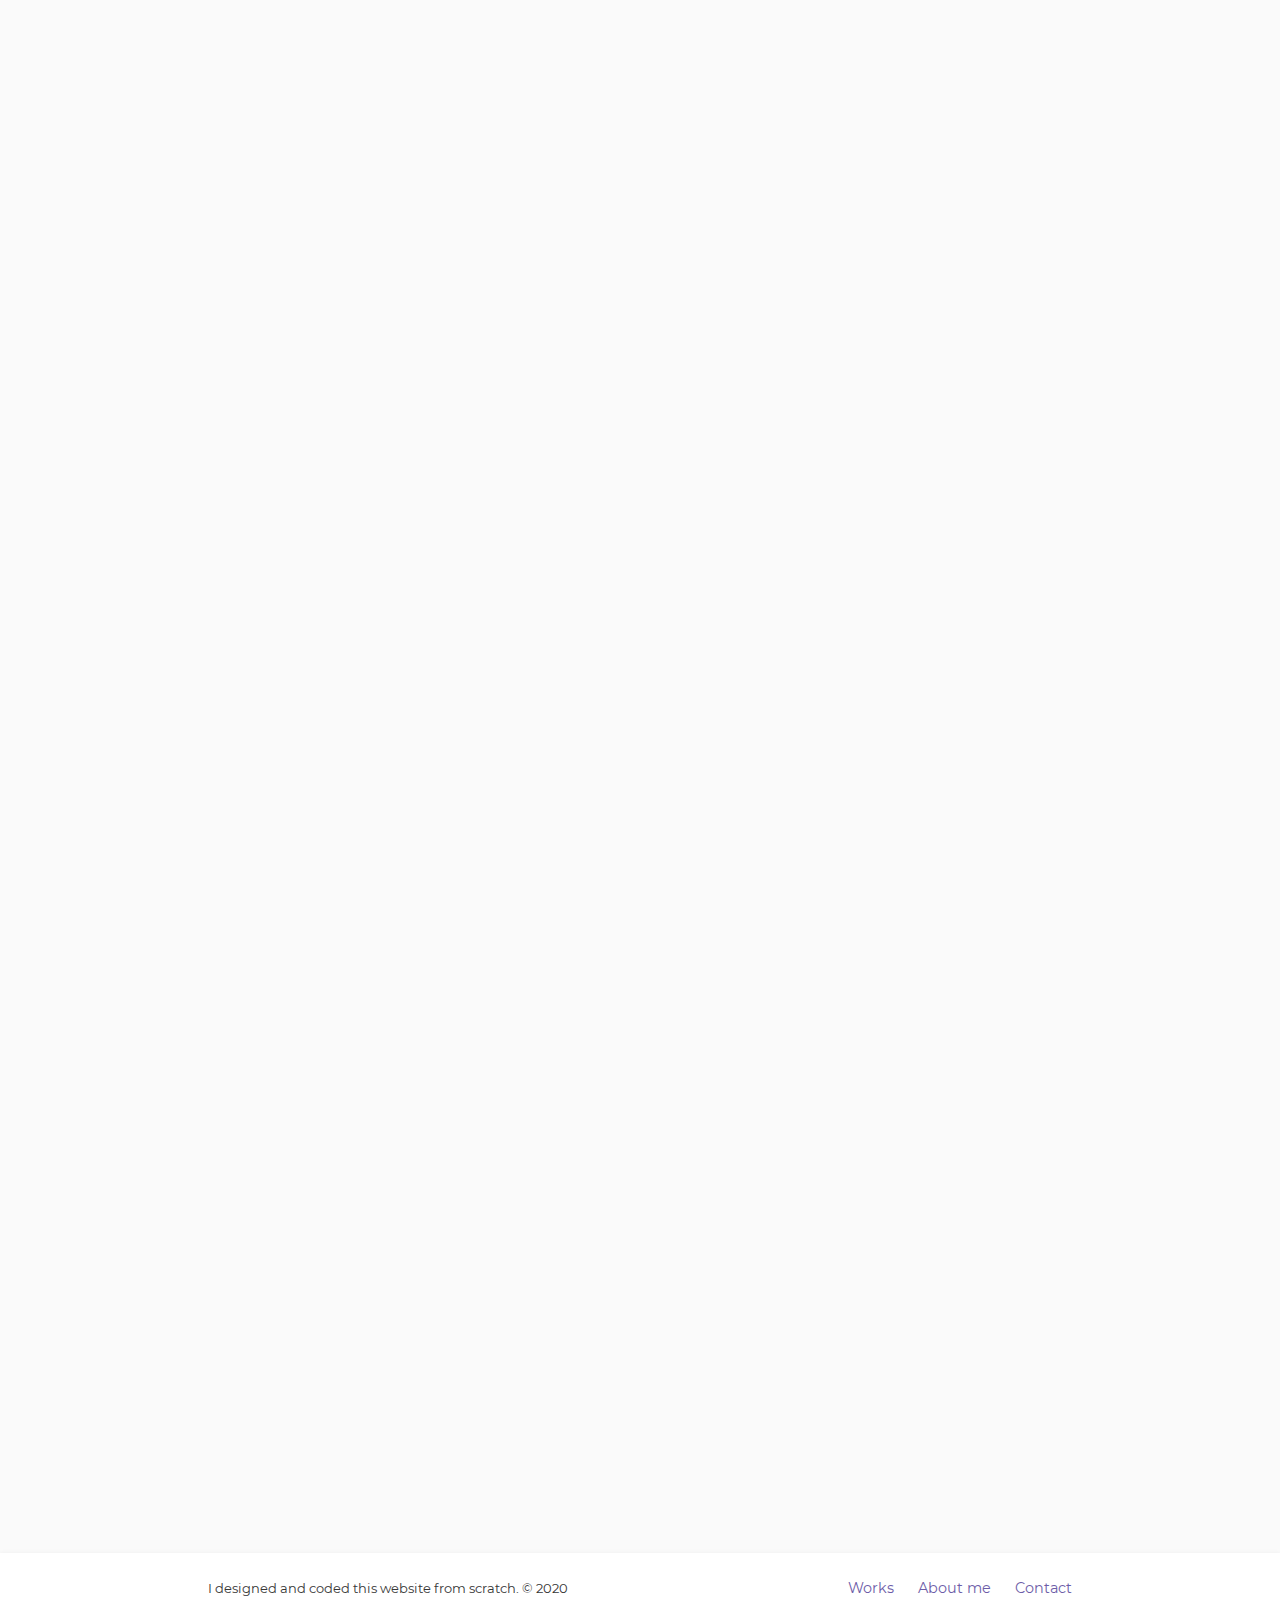
==== commit 3dbec3e3: "Add files via upload" ====
--- a/index.html
+++ b/index.html
@@ -24,8 +24,7 @@
             <div class="main-header__wrapper">
                 <div class="brand">
                     <a href="#intro">
-                        <svg width="145" height="21" viewBox="0 0 145 21" fill="" 
-                            xmlns="http://www.w3.org/2000/svg">
+                        <svg width="145" height="21" viewBox="0 0 145 21" fill="" xmlns="http://www.w3.org/2000/svg">
                             <path
                                 d="M29.4808 15.0858V4.2367C29.4808 3.95709 29.2576 3.7334 28.9786 3.7334H28.1231C27.8441 3.7334 27.621 3.95709 27.621 4.2367V16.2788C27.621 16.5584 27.8441 16.7821 28.1231 16.7821H34.3349C34.6138 16.7821 34.837 16.5584 34.837 16.2788V15.5704C34.837 15.3094 34.6138 15.0858 34.3349 15.0858H29.4808Z"
                                 fill="#6D5DA8" />
@@ -148,10 +147,12 @@
                                 </span>
                             </h3>
 
-                            <a class="case-study-button" href="https://www.behance.net/gallery/110966727/An-App-to-find-the-best-Canarian-Carnival-events" target=_blank>
-                                <button>
-                                    Case study
-                                </button>
+                            <a class="case-study-button-lock" href="" type="disabled">
+                               <button type="button" disabled>
+                                   
+                               </button>
+
+                               
                             </a>
                         </div>
                         <div class="project-box-details-inside-down">
@@ -181,22 +182,28 @@
                                     Solo project
                                 </p>
 
-                                <a class="case-study-button2" href="https://www.behance.net/gallery/110966727/An-App-to-find-the-best-Canarian-Carnival-events" target=_blank>
-                                    <button>
-                                        Case study
+                                <a class="case-study-button-lock-mobile" href="" type="disabled">
+                                    <button type="button" disabled>
+                                        
                                     </button>
-                            </div>
-                        </div> 
-                
+     
+                                    
+                                 </a>
+                                        
+                            </div>
+                        </div>
+
 
                     </div>
                     <div class="prototipo-picture">
-                        <a href="https://www.behance.net/gallery/110966727/An-App-to-find-the-best-Canarian-Carnival-events" title="Festivalia" target="_blank">
-                            <img src="img/Festivalia.png" alt="Festivalia-app">
-                        </a>
-                    </div>
-                </div>  
-               
+                        <!--<a href=""
+                            title="Festivalia" type="img" disabled>
+                            <img src="img/COVER-FESTIVALIA BLOCK.png" alt="Festivalia-app">
+                        </a>-->
+                        <img src="img/COVER-FESTIVALIA BLOCK.png" alt="Festivalia app">
+                    </div>
+                </div>
+
                 <!-- PROJECT-2-->
                 <div class="projects" data-aos="fade-up" data-aos-anchor-placement="center-bottom">
                     <div class="project-box-details">
@@ -521,8 +528,7 @@
                             </a>
 
                             <a class="social-media" href="https://larrosadesigns.medium.com" target=_blank>
-                                <svg width="40" height="40" viewBox="0 0 40 40" 
-                                    xmlns="http://www.w3.org/2000/svg">
+                                <svg width="40" height="40" viewBox="0 0 40 40" xmlns="http://www.w3.org/2000/svg">
                                     <path fill-rule="evenodd" clip-rule="evenodd"
                                         d="M38.75 20C38.75 30.3553 30.3553 38.75 20 38.75C9.64466 38.75 1.25 30.3553 1.25 20C1.25 9.64466 9.64466 1.25 20 1.25C30.3553 1.25 38.75 9.64466 38.75 20ZM40 20C40 31.0457 31.0457 40 20 40C8.95431 40 0 31.0457 0 20C0 8.95431 8.95431 0 20 0C31.0457 0 40 8.95431 40 20ZM12.1195 14.9427C12.3028 15.0988 12.3965 15.328 12.3716 15.56V23.9109C12.426 24.2122 12.3255 24.5199 12.1008 24.7399L10 27.1473V27.4647H15.957V27.1473L13.8562 24.7399C13.6299 24.5203 13.5232 24.2146 13.5668 23.9109V16.6887L18.7955 27.4647H19.4024L23.8936 16.6887V25.2778C23.8936 25.5071 23.8936 25.5511 23.7348 25.7011L22.1195 27.1825V27.5H29.9627V27.1825L28.4034 25.7363C28.2657 25.6372 28.1974 25.4743 28.226 25.3131V14.6869C28.1974 14.5257 28.2657 14.3628 28.4034 14.2637L30 12.8175V12.5H24.4725L20.5322 21.7857L16.0504 12.5H10.2521V12.8175L12.1195 14.9427Z"
                                         fill="#6D5DA8" />
--- a/css/style.css
+++ b/css/style.css
@@ -104,6 +104,13 @@
 
 }
 
+button:disabled {
+    cursor: default;
+    color: #C4C4C4;
+    border: 1px solid #C4C4C4;
+
+}
+
 a {
     text-decoration: none;
     color: #6D5DA8;
@@ -111,6 +118,11 @@
 a:hover {
     color: #AA9DDB;
   }
+
+a:disabled {
+    text-decoration: none;
+    cursor: none;
+}
 
 img {
     width: 100%;
@@ -336,8 +348,16 @@
     display: none;
 }
 
-
-
+.case-study-button-lock button {
+    background-image: url("../img/block-pc.png");
+    background-repeat: no-repeat;
+    background-position: center;   
+    margin-left: 32px;
+    
+    cursor: default;
+    height: 40px;
+    width: 138px;
+}
 
 /*About me*/
 
@@ -759,6 +779,21 @@
     
     }
 
+    .case-study-button-lock {
+        display: none;
+    }
+
+    .case-study-button-lock-mobile button {
+        background-image: url("../img/block-phone.png");
+        background-repeat: no-repeat;
+        background-position: center;   
+        margin-left: 32px;
+        
+        cursor: default;
+        height: 32px;
+        width: 126px;
+    }
+
 
 
     /*Lets talk*/
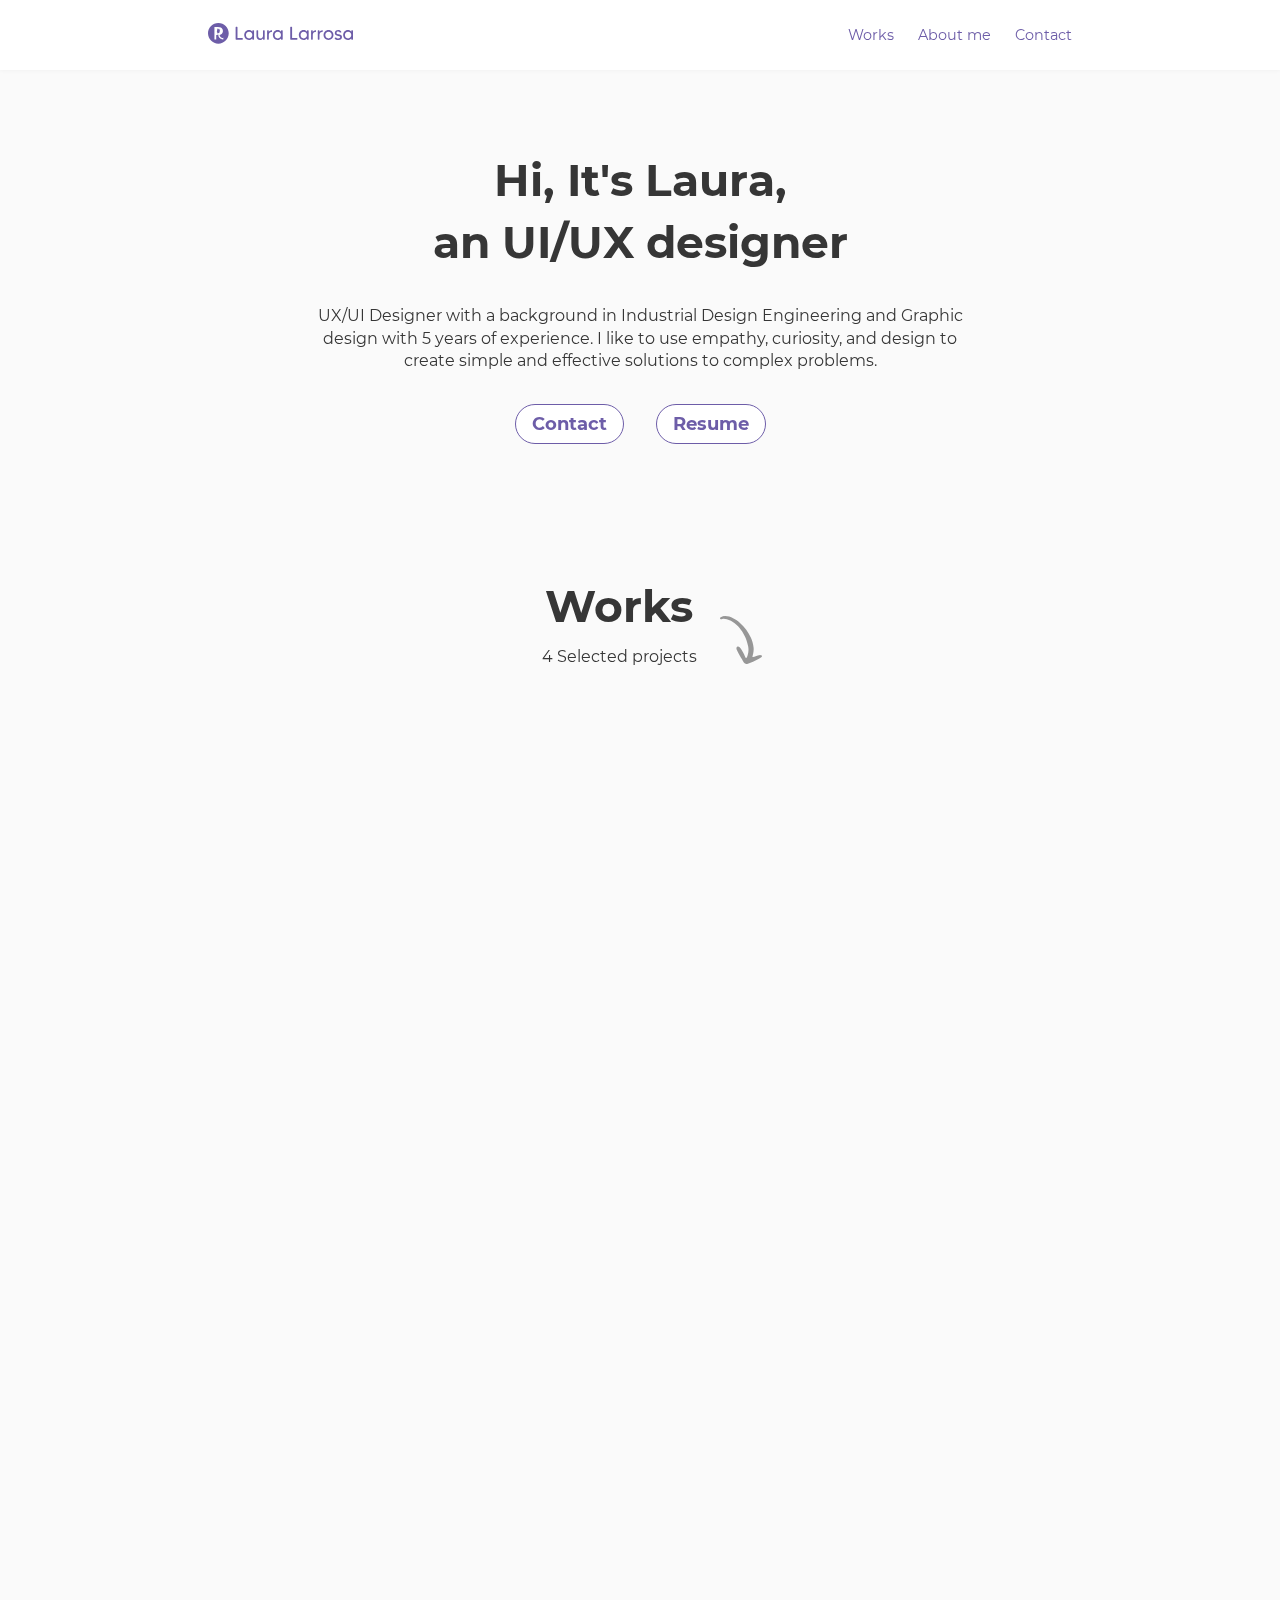
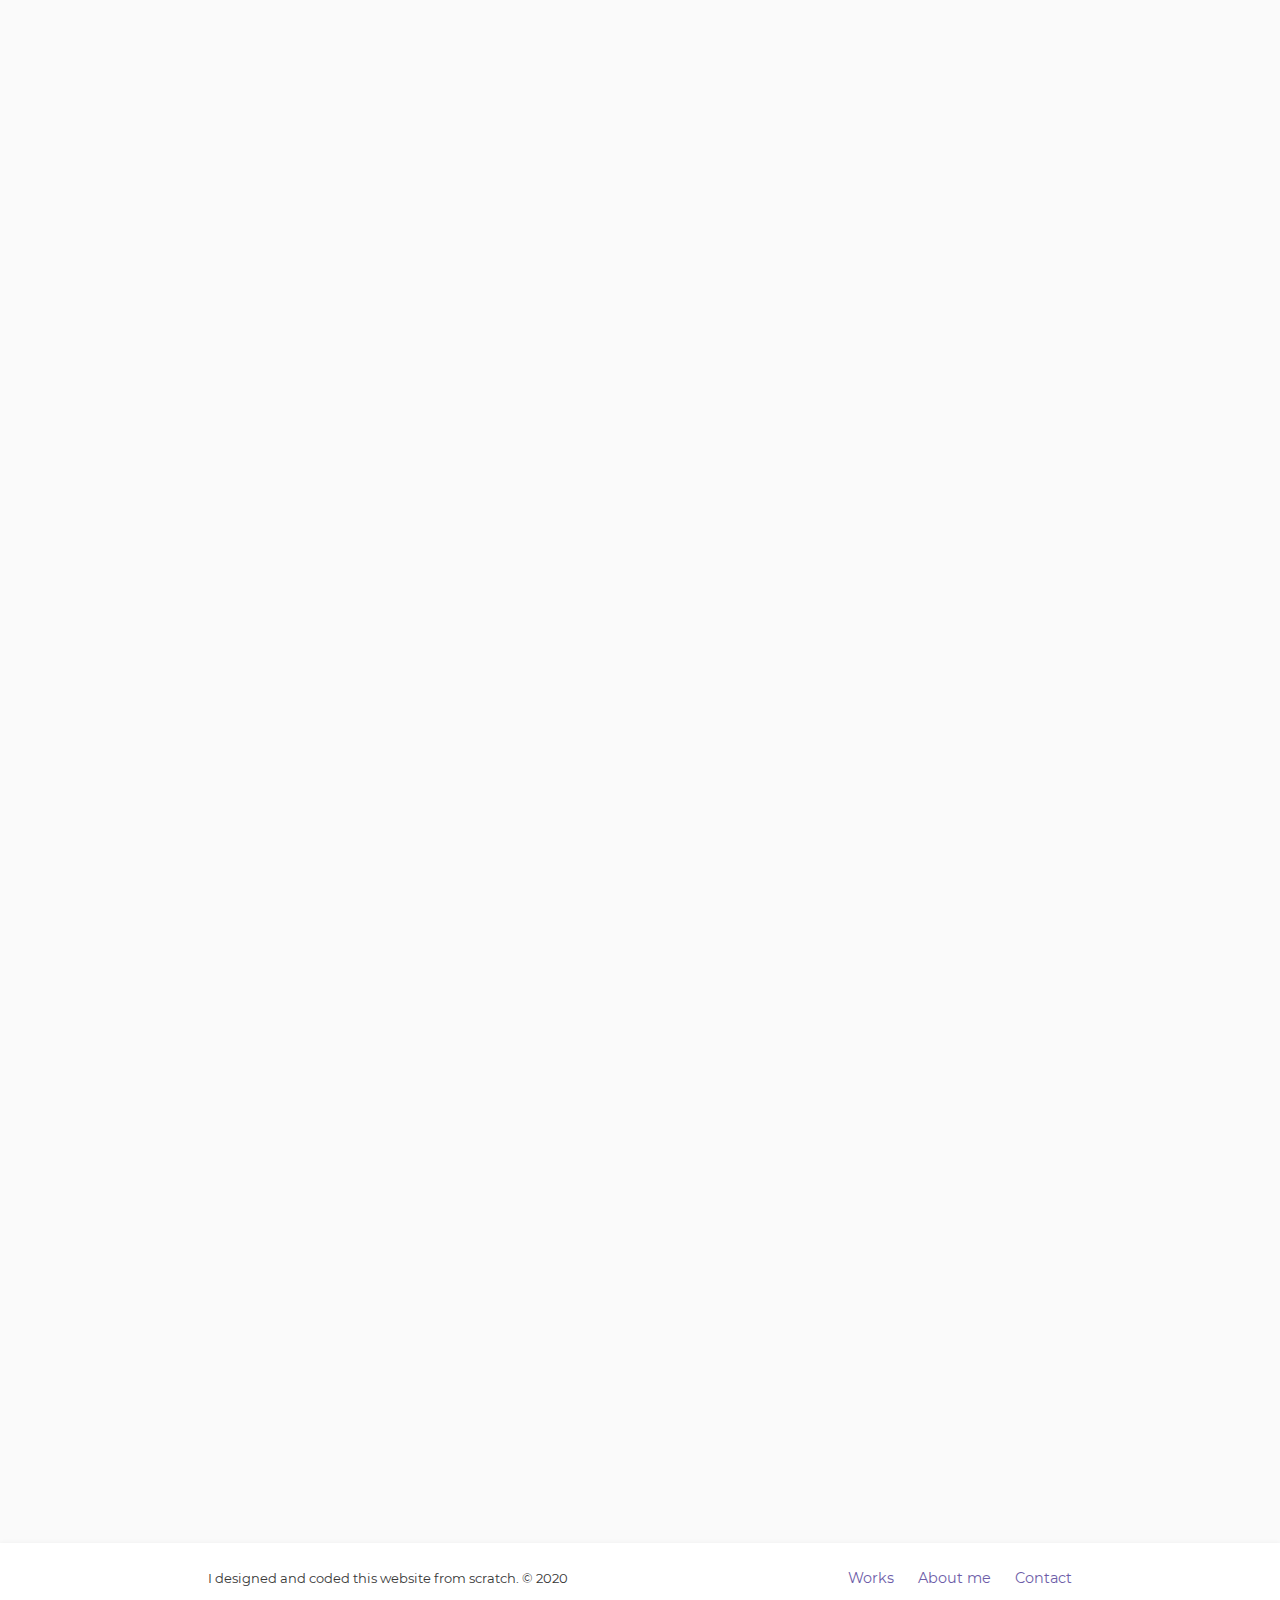
==== commit caad49b4: "Add files via upload" ====
--- a/index.html
+++ b/index.html
@@ -136,7 +136,9 @@
             <!-- WORKS PORTFOLIO-->
             <section id="projects-whole">
 
-                <!-- PROJECT-1 -->
+               
+                                
+                        <!-- PROJECT-1-->
                 <div class="projects" data-aos="fade-up" data-aos-anchor-placement="center-bottom">
                     <div class="project-box-details">
                         <div class="project-box-details-inside">
@@ -147,12 +149,12 @@
                                 </span>
                             </h3>
 
-                            <a class="case-study-button-lock" href="" type="disabled">
-                               <button type="button" disabled>
-                                   
-                               </button>
-
-                               
+                            <a class="case-study-button"
+                                href="https://www.behance.net/gallery/113306941/Festivalia-An-App-for-the-events-of-the-Carnival?"
+                                target=_blank>
+                                <button>
+                                    Case study
+                                </button>
                             </a>
                         </div>
                         <div class="project-box-details-inside-down">
@@ -172,8 +174,8 @@
                             <div class="description-mobile">
                                 <p class="project-info">
                                     An app that aims to make the events of the carnival of Canary Island easier for
-                                    tourists. Furthermore, it contains challenges so they can get to know the customs of
-                                    the festivities in a more interactive way.
+                                    tourists. Furthermore, it contains challenges so they can get to know the customs of the
+                                    festivities in a more interactive way.
                                 </p>
                             </div>
                             <div class="mobile-button-solo">
@@ -182,27 +184,24 @@
                                     Solo project
                                 </p>
 
-                                <a class="case-study-button-lock-mobile" href="" type="disabled">
-                                    <button type="button" disabled>
-                                        
+                                <a class="case-study-button2"
+                                    href="https://www.behance.net/gallery/113306941/Festivalia-An-App-for-the-events-of-the-Carnival?"
+                                    target=_blank>
+                                    <button>
+                                        Case study
                                     </button>
-     
-                                    
-                                 </a>
-                                        
-                            </div>
-                        </div>
-
+                            </div>
+                        </div>
 
                     </div>
                     <div class="prototipo-picture">
-                        <!--<a href=""
-                            title="Festivalia" type="img" disabled>
-                            <img src="img/COVER-FESTIVALIA BLOCK.png" alt="Festivalia-app">
-                        </a>-->
-                        <img src="img/COVER-FESTIVALIA BLOCK.png" alt="Festivalia app">
-                    </div>
-                </div>
+                        <a href="https://www.behance.net/gallery/113306941/Festivalia-An-App-for-the-events-of-the-Carnival?"
+                            title="Belingo" target="_blank">
+                            <img src="img/Festivalia.png" alt="Belingo-app">
+                        </a>
+                    </div>
+                </div>
+
 
                 <!-- PROJECT-2-->
                 <div class="projects" data-aos="fade-up" data-aos-anchor-placement="center-bottom">
--- a/css/style.css
+++ b/css/style.css
@@ -46,7 +46,7 @@
 
 
 h4 {
-    font-size: 27px;
+    font-size: 20px;
     font-family: "Montserrat-Bold";
     line-height: 140%;
     color: #363636;
@@ -104,13 +104,6 @@
 
 }
 
-button:disabled {
-    cursor: default;
-    color: #C4C4C4;
-    border: 1px solid #C4C4C4;
-
-}
-
 a {
     text-decoration: none;
     color: #6D5DA8;
@@ -118,11 +111,6 @@
 a:hover {
     color: #AA9DDB;
   }
-
-a:disabled {
-    text-decoration: none;
-    cursor: none;
-}
 
 img {
     width: 100%;
@@ -348,16 +336,8 @@
     display: none;
 }
 
-.case-study-button-lock button {
-    background-image: url("../img/block-pc.png");
-    background-repeat: no-repeat;
-    background-position: center;   
-    margin-left: 32px;
-    
-    cursor: default;
-    height: 40px;
-    width: 138px;
-}
+
+
 
 /*About me*/
 
@@ -779,21 +759,6 @@
     
     }
 
-    .case-study-button-lock {
-        display: none;
-    }
-
-    .case-study-button-lock-mobile button {
-        background-image: url("../img/block-phone.png");
-        background-repeat: no-repeat;
-        background-position: center;   
-        margin-left: 32px;
-        
-        cursor: default;
-        height: 32px;
-        width: 126px;
-    }
-
 
 
     /*Lets talk*/
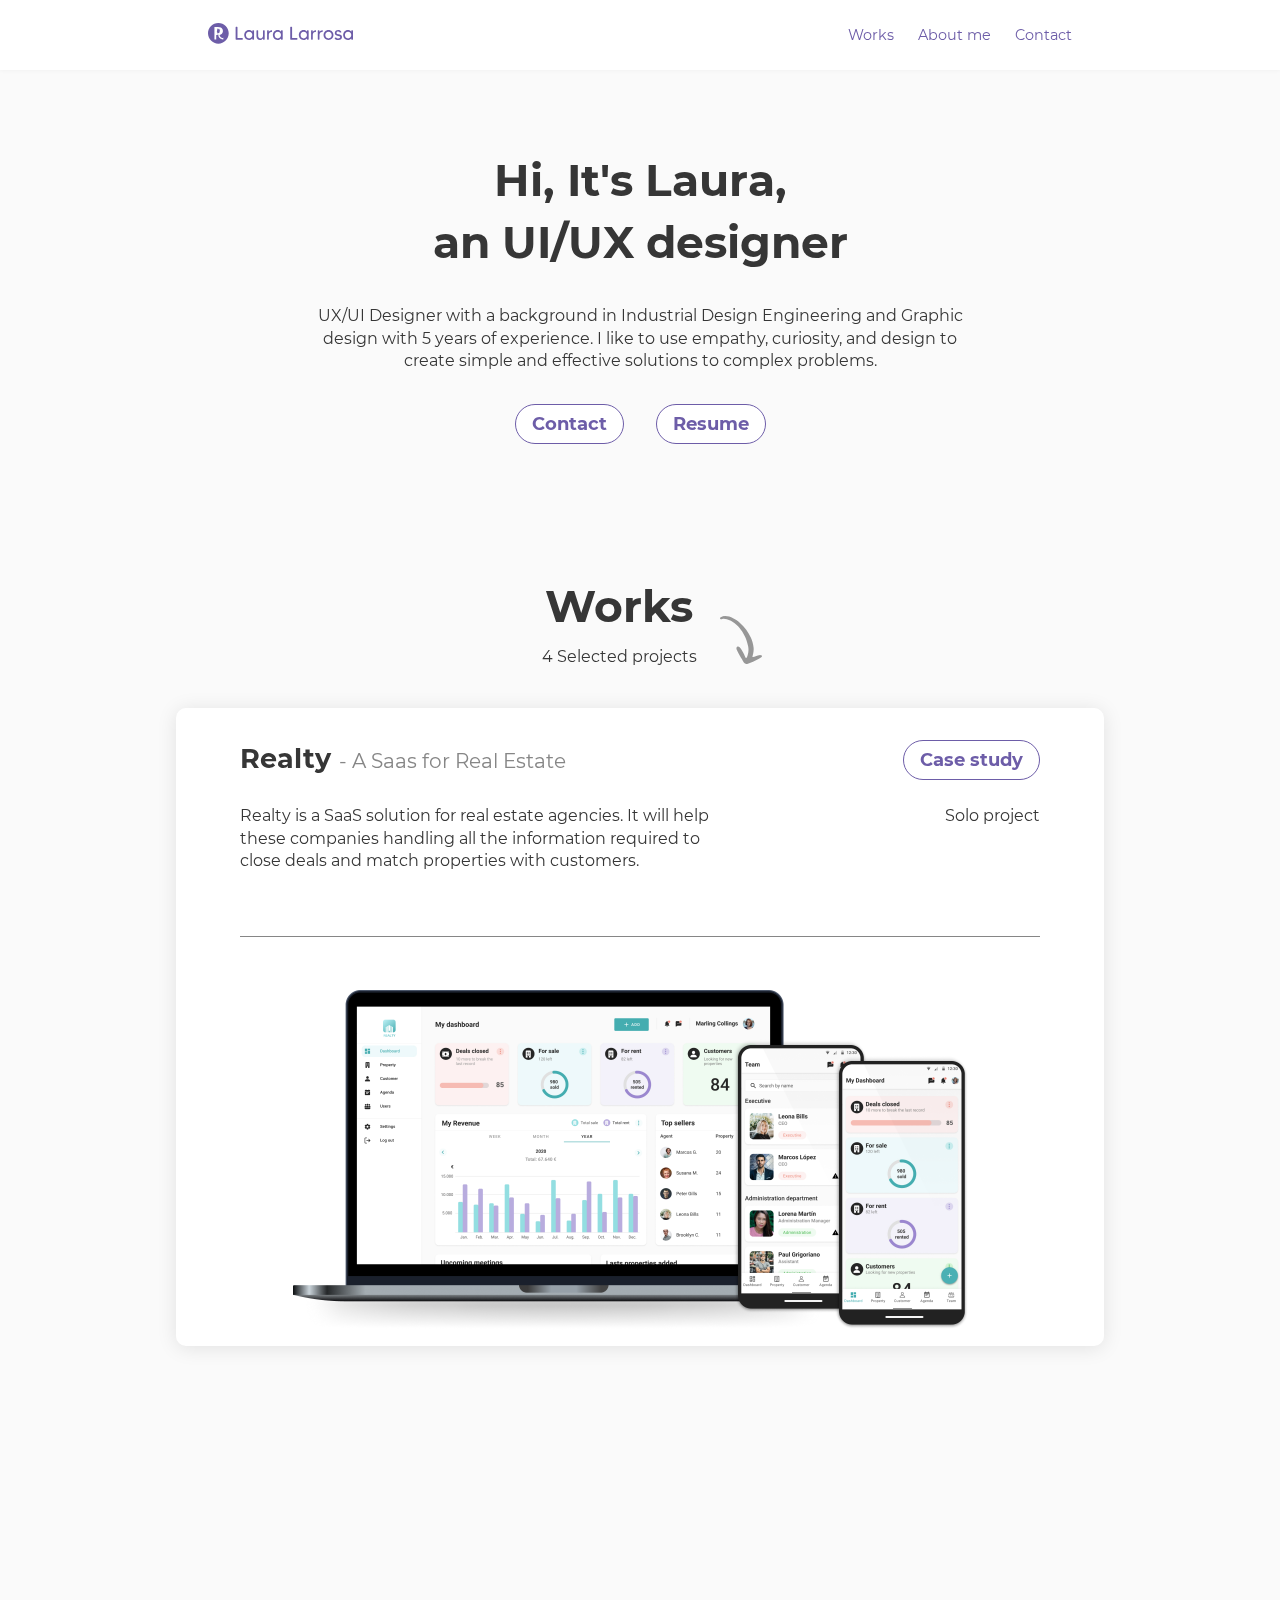
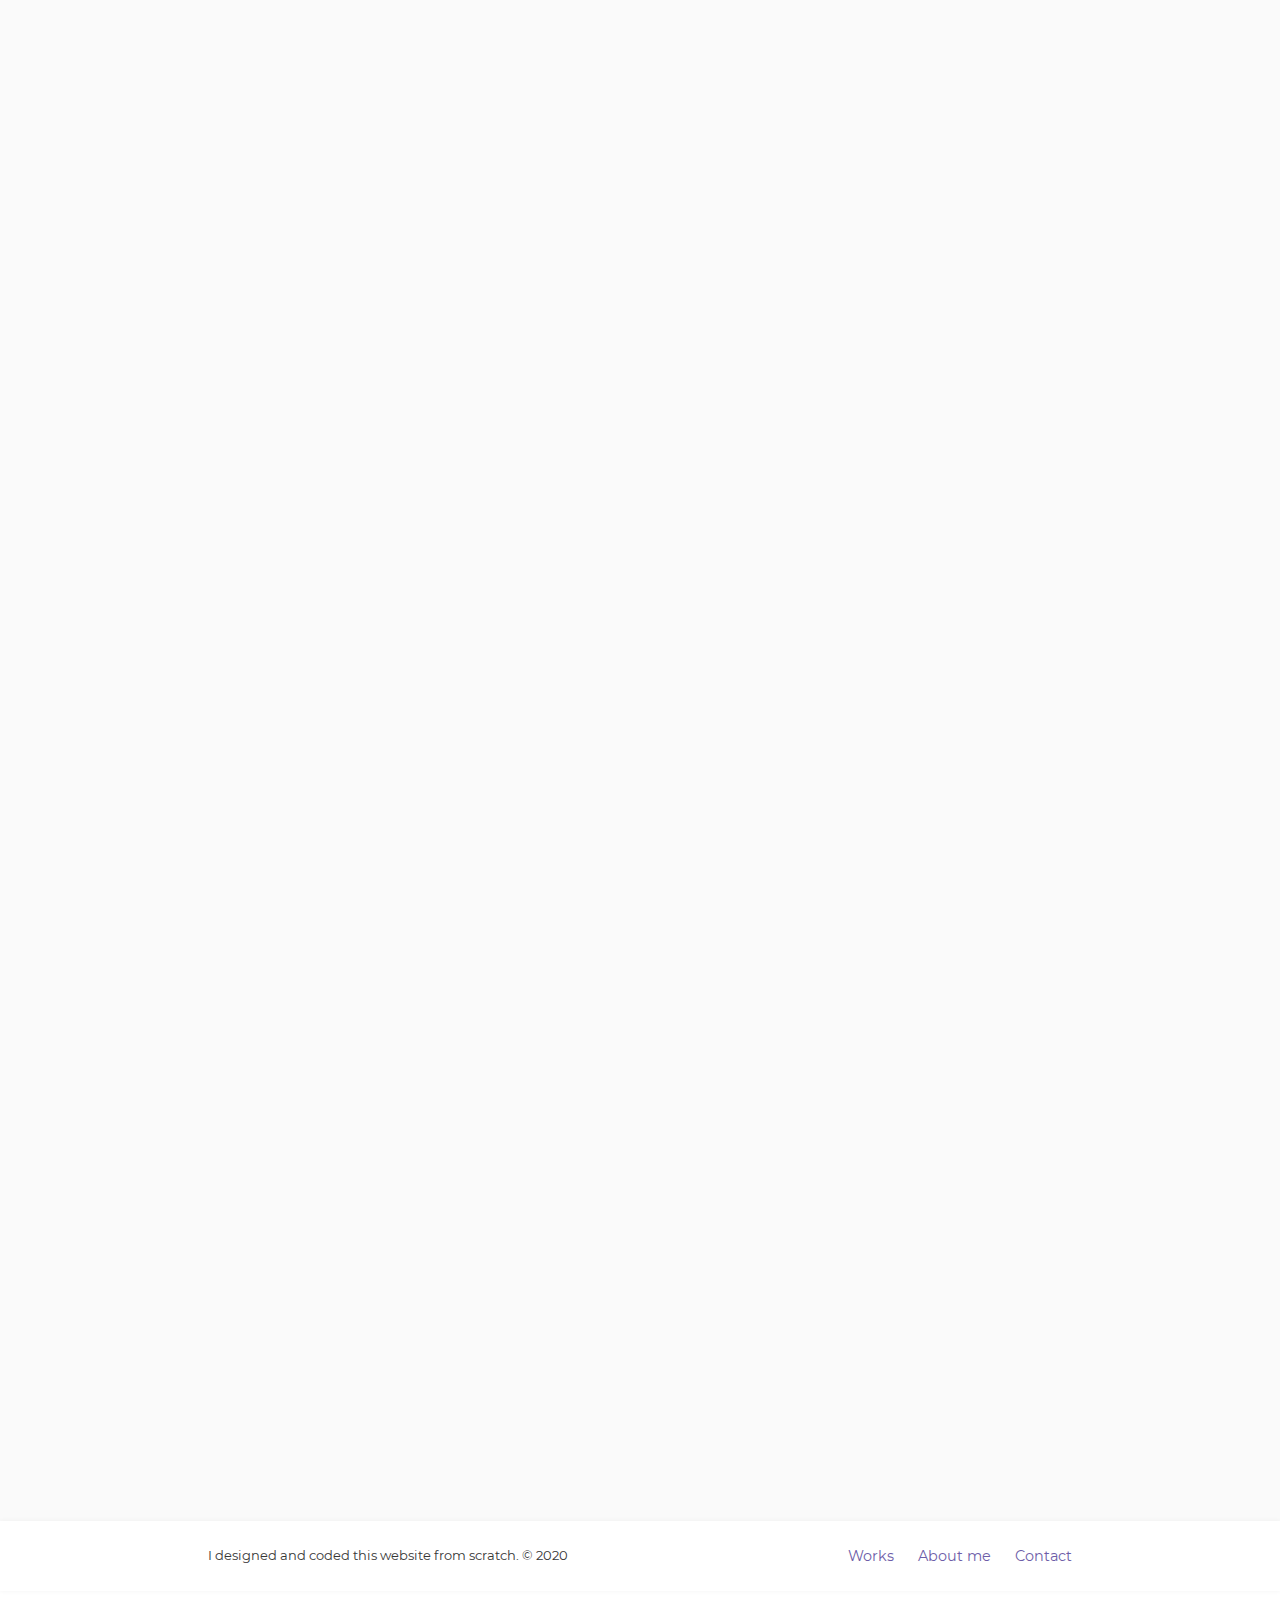
==== commit 656b1b3f: "Add files via upload" ====
--- a/index.html
+++ b/index.html
@@ -136,9 +136,77 @@
             <!-- WORKS PORTFOLIO-->
             <section id="projects-whole">
 
-               
-                                
-                        <!-- PROJECT-1-->
+
+                <!-- PROJECT-1-->
+                <div class="projects" data-aos="fade-up" data-aos-anchor-placement="center-bottom">
+                    <div class="project-box-details">
+                        <div class="project-box-details-inside">
+                            <h3>
+                                Realty
+                                <span>
+                                    - A Saas for Real Estate
+                                </span>
+                            </h3>
+
+                            <a class="case-study-button"
+                                href="https://www.behance.net/gallery/115017373/Realty-A-SaaS-Service-for-the-Real-Estate-Sector?"
+                                target=_blank>
+                                <button>
+                                    Case study
+                                </button>
+                            </a>
+                        </div>
+                        <div class="project-box-details-inside-down">
+                            <p class="project-info">
+                                Realty is a SaaS solution for real estate agencies. It will help these companies
+                                    handling all the information required to close deals and match properties with
+                                    customers.
+                            </p>
+                            <p class="group-solo">
+                                Solo project
+                            </p>
+                        </div>
+
+
+                        <!--mobile-->
+
+                        <div class="project-box-details-inside-down-mobile">
+                            <div class="description-mobile">
+                                <p class="project-info">
+                                    Realty is a SaaS solution for real estate agencies. It will help these companies
+                                    handling all the information required to close deals and match properties with
+                                    customers.
+                                </p>
+                            </div>
+                            <div class="mobile-button-solo">
+
+                                <p class="group-solo">
+                                    Solo project
+                                </p>
+
+                                <a class="case-study-button2"
+                                    href="https://www.behance.net/gallery/115017373/Realty-A-SaaS-Service-for-the-Real-Estate-Sector?"
+                                    target=_blank>
+                                    <button>
+                                        Case study
+                                    </button>
+                            </div>
+                        </div>
+
+
+                    </div>
+                    <div class="prototipo-picture">
+                        <a href="https://www.behance.net/gallery/115017373/Realty-A-SaaS-Service-for-the-Real-Estate-Sector?"
+                            title="Rover" target="_blank">
+                            <img src="img/Realty-2.png" alt="Realty SaaS for Real Estate">
+                        </a>
+                    </div>
+                </div>
+
+
+
+
+                <!-- PROJECT-2-->
                 <div class="projects" data-aos="fade-up" data-aos-anchor-placement="center-bottom">
                     <div class="project-box-details">
                         <div class="project-box-details-inside">
@@ -174,7 +242,8 @@
                             <div class="description-mobile">
                                 <p class="project-info">
                                     An app that aims to make the events of the carnival of Canary Island easier for
-                                    tourists. Furthermore, it contains challenges so they can get to know the customs of the
+                                    tourists. Furthermore, it contains challenges so they can get to know the customs of
+                                    the
                                     festivities in a more interactive way.
                                 </p>
                             </div>
@@ -203,7 +272,7 @@
                 </div>
 
 
-                <!-- PROJECT-2-->
+                <!-- PROJECT-3-->
                 <div class="projects" data-aos="fade-up" data-aos-anchor-placement="center-bottom">
                     <div class="project-box-details">
                         <div class="project-box-details-inside">
@@ -270,7 +339,7 @@
 
 
 
-                <!-- PROJECT-3-->
+                <!-- PROJECT-4-->
                 <div class="projects" data-aos="fade-up" data-aos-anchor-placement="center-bottom">
                     <div class="project-box-details">
                         <div class="project-box-details-inside">
@@ -339,72 +408,7 @@
 
 
 
-                <!-- PROJECT-4-->
-                <div class="projects" data-aos="fade-up" data-aos-anchor-placement="center-bottom">
-                    <div class="project-box-details">
-                        <div class="project-box-details-inside">
-                            <h3>
-                                Rover
-                                <span>
-                                    - Adding a new functionality
-                                </span>
-                            </h3>
-
-                            <a class="case-study-button"
-                                href="https://www.behance.net/gallery/110935891/Rover-Adding-a-new-function-to-a-well-know-App"
-                                target=_blank>
-                                <button>
-                                    Case study
-                                </button>
-                            </a>
-                        </div>
-                        <div class="project-box-details-inside-down">
-                            <p class="project-info">
-                                Rover is a well-known network of pet sitters and dog walkers. We add a functionality
-                                that will allow the pet sitter to rate the experience with the pet owner, so other users
-                                can see how that person is before accepting the work.
-                            </p>
-                            <p class="group-solo">
-                                Group: Nuria, Vivi & myself
-                            </p>
-                        </div>
-
-
-                        <!--mobile-->
-
-                        <div class="project-box-details-inside-down-mobile">
-                            <div class="description-mobile">
-                                <p class="project-info">
-                                    Rover is a well-known network of pet sitters and dog walkers. We add a functionality
-                                    that will allow the pet sitter to rate the experience with the pet owner, so other
-                                    users
-                                    can see how that person is before accepting the work.
-                                </p>
-                            </div>
-                            <div class="mobile-button-solo">
-
-                                <p class="group-solo">
-                                    Group: Nuria, Vivi & myself
-                                </p>
-
-                                <a class="case-study-button2"
-                                    href="https://www.behance.net/gallery/110935891/Rover-Adding-a-new-function-to-a-well-know-App"
-                                    target=_blank>
-                                    <button>
-                                        Case study
-                                    </button>
-                            </div>
-                        </div>
-
-
-                    </div>
-                    <div class="prototipo-picture">
-                        <a href="https://www.behance.net/gallery/110935891/Rover-Adding-a-new-function-to-a-well-know-App"
-                            title="Rover" target="_blank">
-                            <img src="img/rover.png" alt="Rover adding a functionality">
-                        </a>
-                    </div>
-                </div>
+
 
 
             </section>
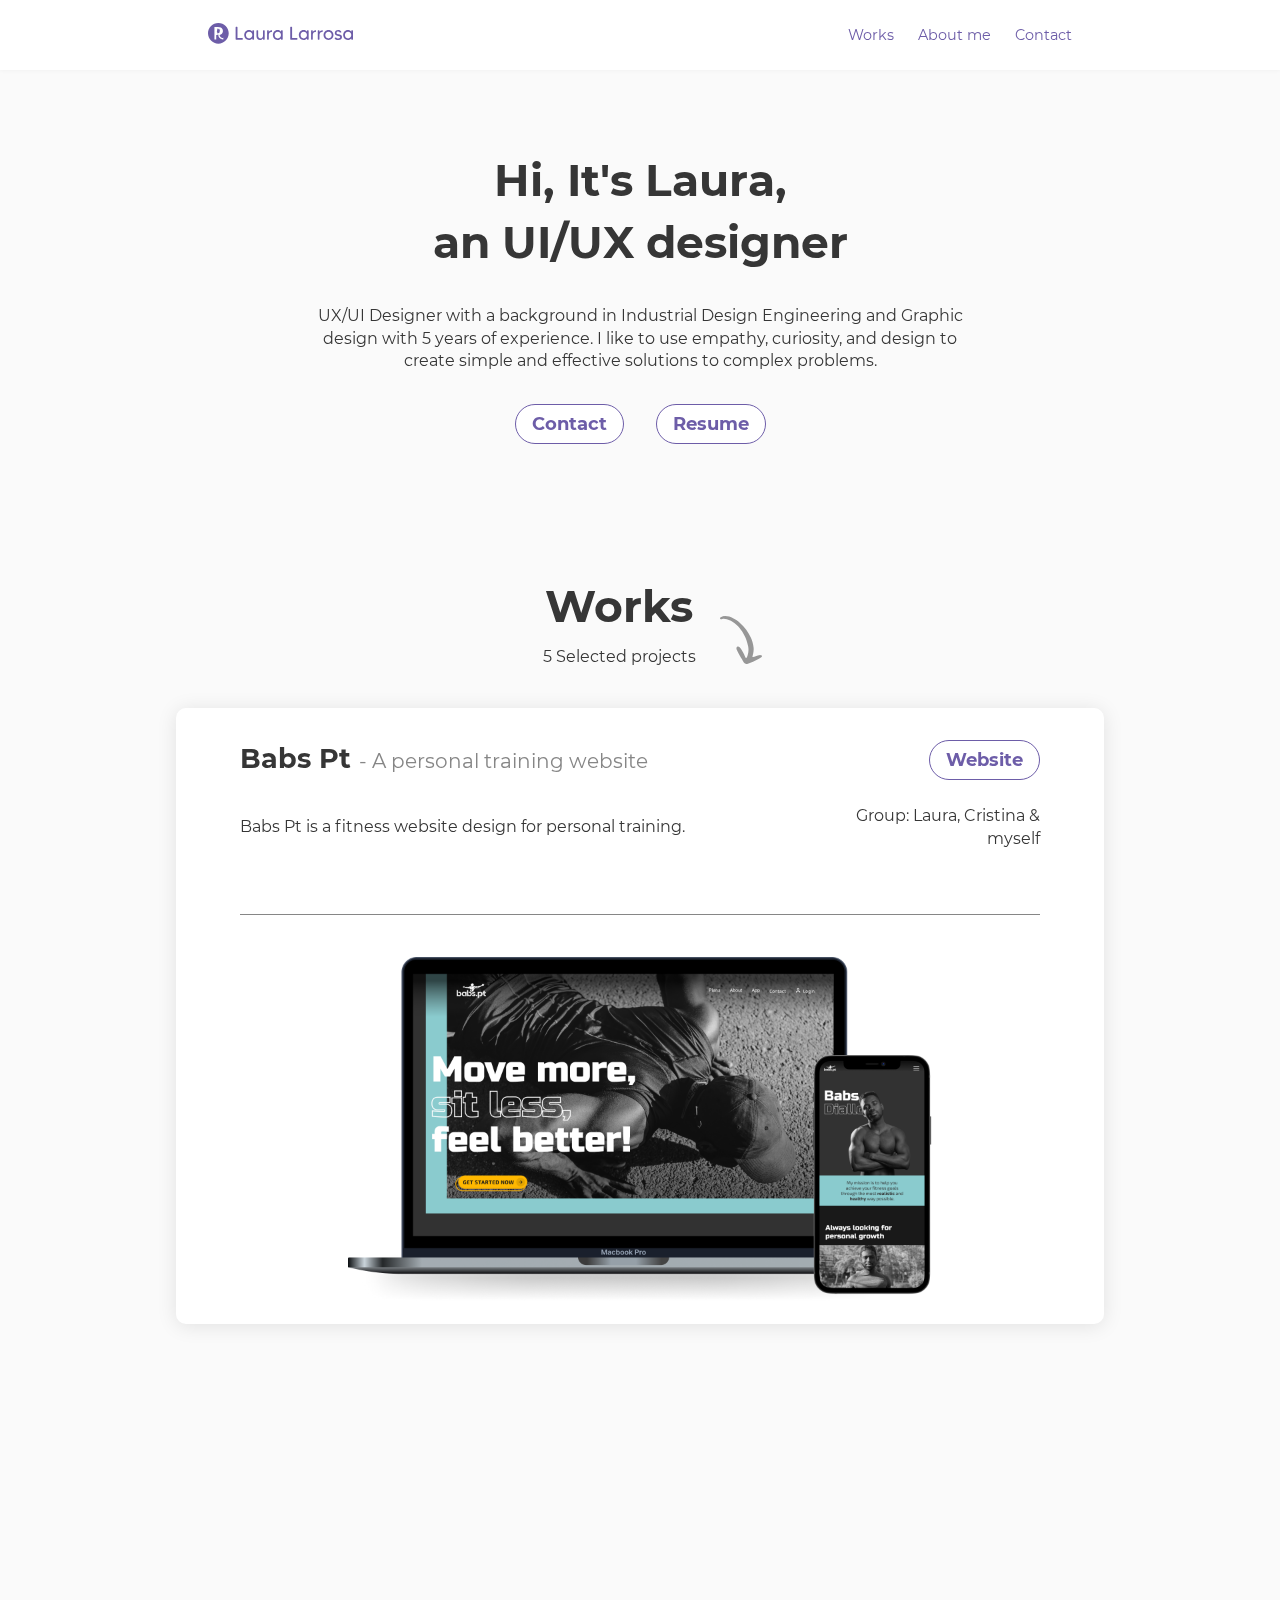
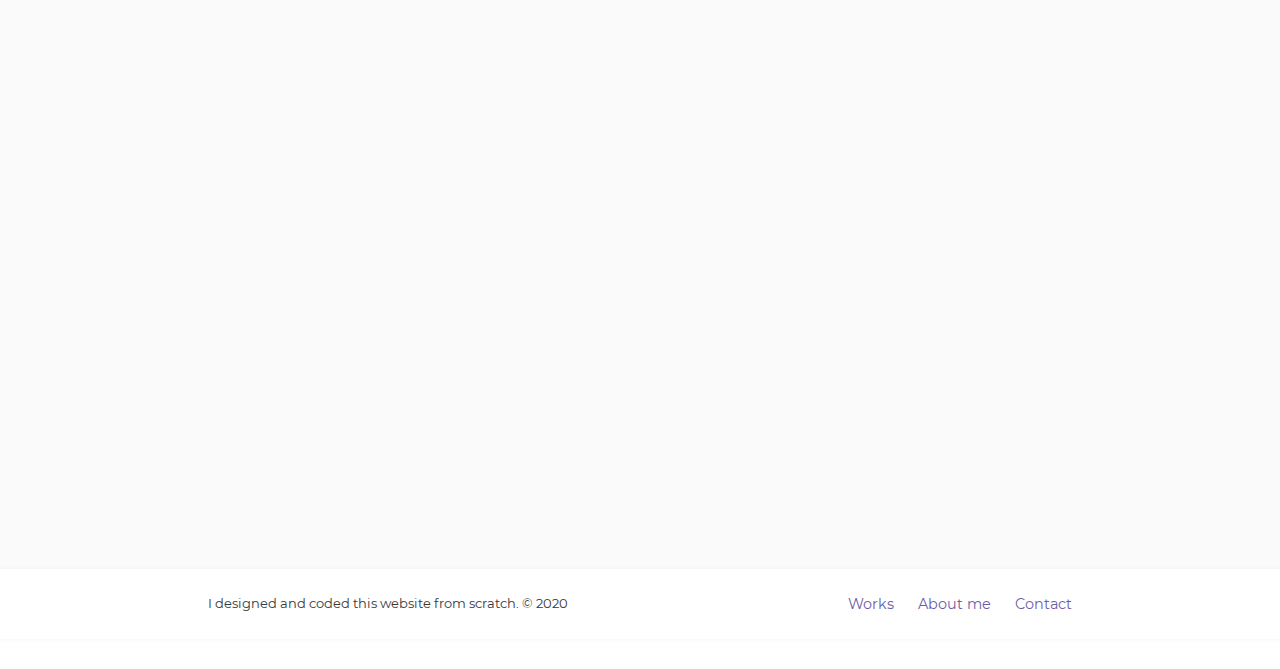
==== commit 1b309fd4: "Add files via upload" ====
--- a/index.html
+++ b/index.html
@@ -126,7 +126,7 @@
                         Works
                     </h2>
                     <p class="detail">
-                        4 Selected projects
+                        5 Selected projects
                     </p>
                 </div>
                 <div class="arrow-1">
@@ -138,6 +138,68 @@
 
 
                 <!-- PROJECT-1-->
+                <div class="projects" data-aos="fade-up" data-aos-anchor-placement="center-bottom">
+                    <div class="project-box-details">
+                        <div class="project-box-details-inside">
+                            <h3>
+                                Babs Pt
+                                <span>
+                                    - A personal training website
+                                </span>
+                            </h3>
+
+                            <a class="case-study-button"
+                                href="https://www.babsdiallo.com"
+                                target=_blank>
+                                <button>
+                                    Website
+                                </button>
+                            </a>
+                        </div>
+                        <div class="project-box-details-inside-down">
+                            <p class="project-info">
+                                Babs Pt is a fitness website design for personal training. 
+                            </p>
+                            <p class="group-solo">
+                               Group: Laura, Cristina & myself
+                            </p>
+                        </div>
+
+
+                        <!--mobile-->
+
+                        <div class="project-box-details-inside-down-mobile">
+                            <div class="description-mobile">
+                                <p class="project-info">
+                                    Babs Pt is a fitness website design for personal training.
+                                </p>
+                            </div>
+                            <div class="mobile-button-solo">
+
+                                <p class="group-solo">
+                                    Group project
+                                </p>
+
+                                <a class="case-study-button2"
+                                    href="https://www.babsdiallo.com"
+                                    target=_blank>
+                                    <button>
+                                        Website
+                                    </button>
+                            </div>
+                        </div>
+
+
+                    </div>
+                    <div class="prototipo-picture">
+                        <a href="https://www.babsdiallo.com"
+                            title="Rover" target="_blank">
+                            <img src="img/Babspt.png" alt="A personal training website">
+                        </a>
+                    </div>
+                </div>
+
+                <!-- PROJECT-2-->
                 <div class="projects" data-aos="fade-up" data-aos-anchor-placement="center-bottom">
                     <div class="project-box-details">
                         <div class="project-box-details-inside">
@@ -206,7 +268,7 @@
 
 
 
-                <!-- PROJECT-2-->
+                <!-- PROJECT-3-->
                 <div class="projects" data-aos="fade-up" data-aos-anchor-placement="center-bottom">
                     <div class="project-box-details">
                         <div class="project-box-details-inside">
@@ -272,7 +334,7 @@
                 </div>
 
 
-                <!-- PROJECT-3-->
+                <!-- PROJECT-4-->
                 <div class="projects" data-aos="fade-up" data-aos-anchor-placement="center-bottom">
                     <div class="project-box-details">
                         <div class="project-box-details-inside">
@@ -339,7 +401,7 @@
 
 
 
-                <!-- PROJECT-4-->
+                <!-- PROJECT-5-->
                 <div class="projects" data-aos="fade-up" data-aos-anchor-placement="center-bottom">
                     <div class="project-box-details">
                         <div class="project-box-details-inside">
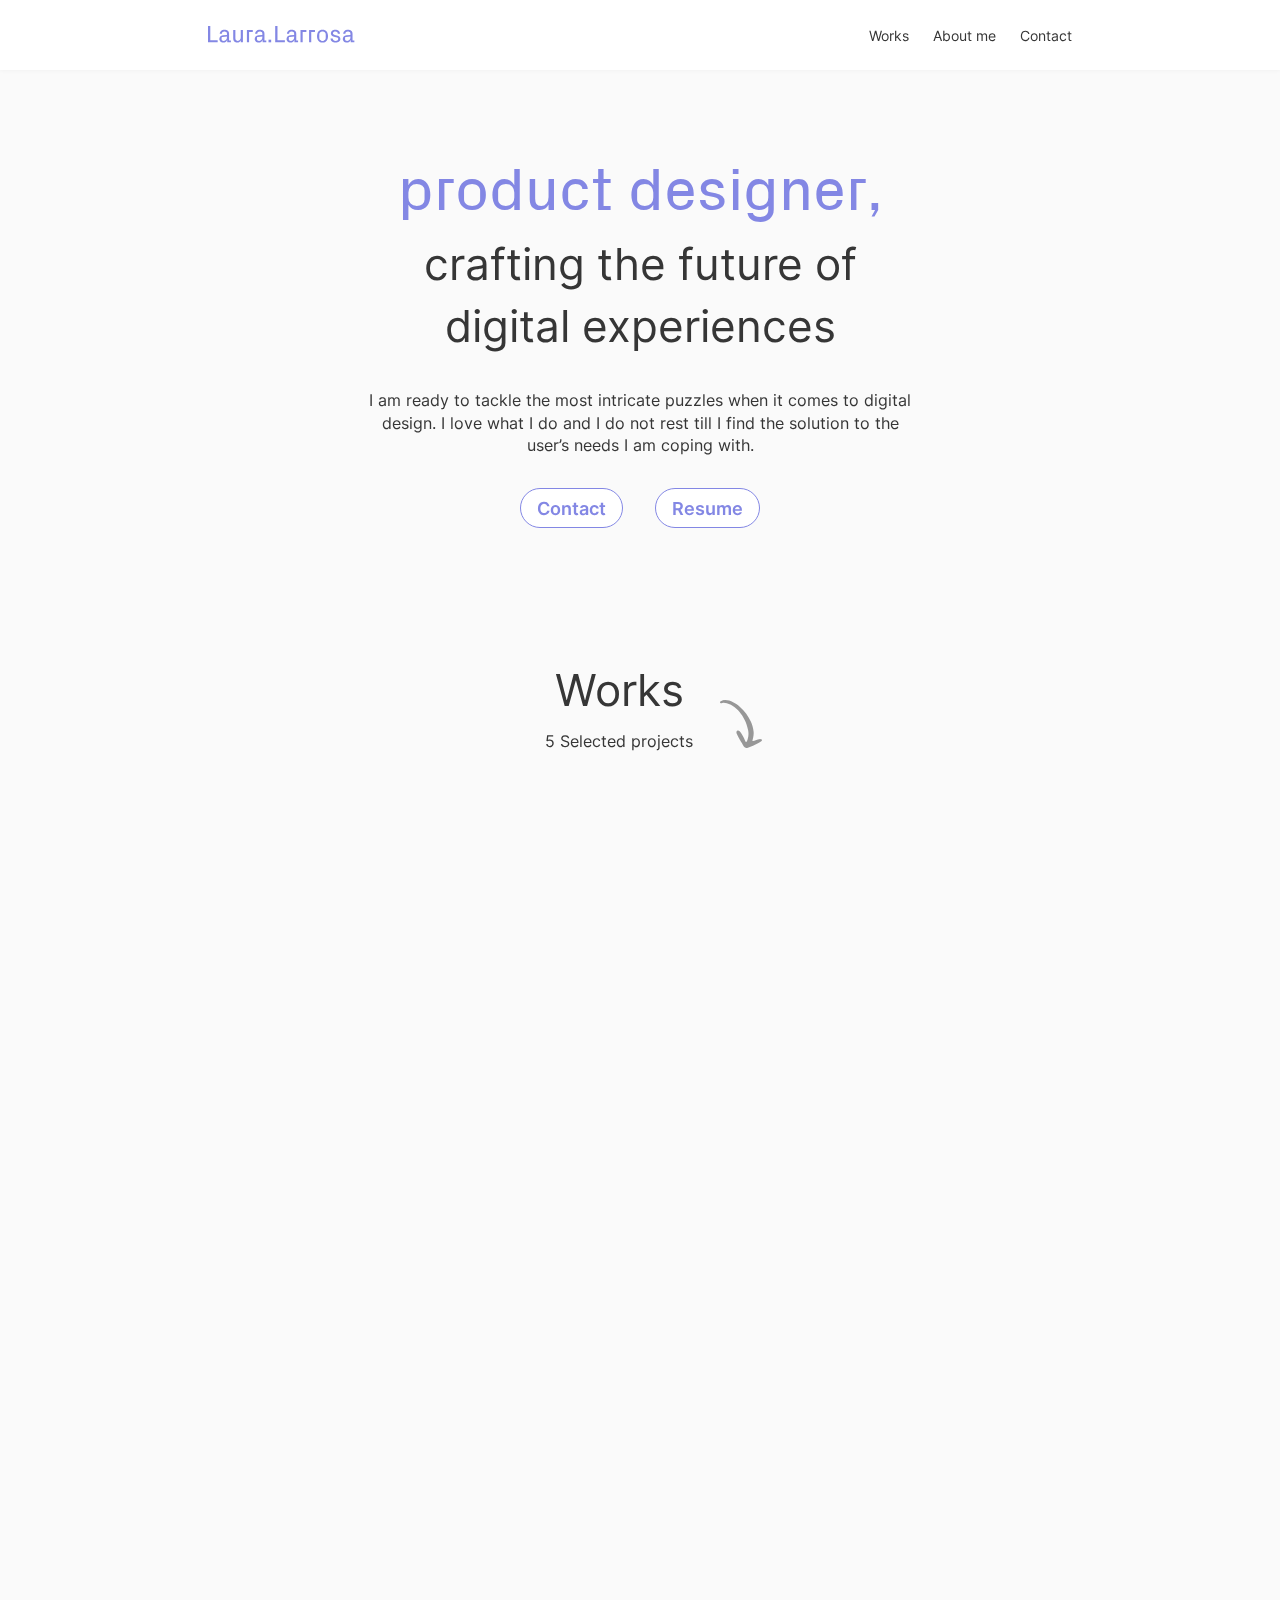
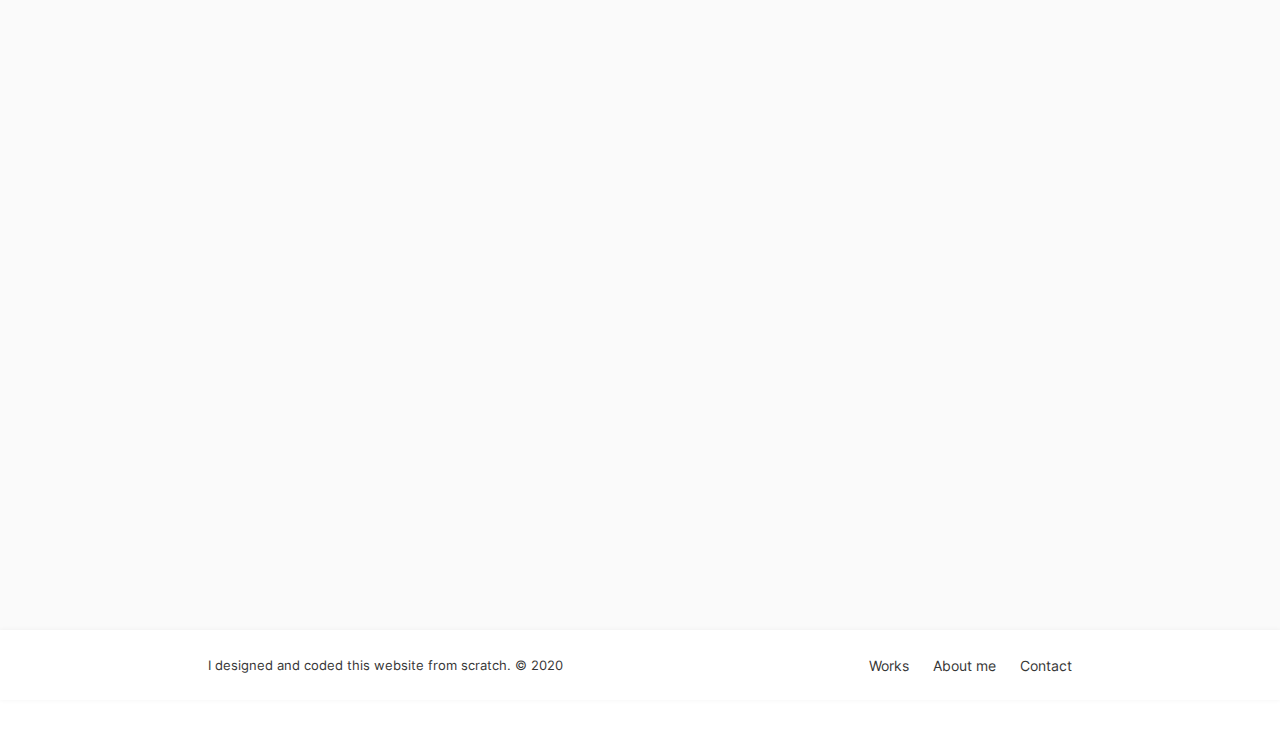
==== commit 73629b89: "Add files via upload" ====
--- a/index.html
+++ b/index.html
@@ -24,47 +24,22 @@
             <div class="main-header__wrapper">
                 <div class="brand">
                     <a href="#intro">
-                        <svg width="145" height="21" viewBox="0 0 145 21" fill="" xmlns="http://www.w3.org/2000/svg">
-                            <path
-                                d="M29.4808 15.0858V4.2367C29.4808 3.95709 29.2576 3.7334 28.9786 3.7334H28.1231C27.8441 3.7334 27.621 3.95709 27.621 4.2367V16.2788C27.621 16.5584 27.8441 16.7821 28.1231 16.7821H34.3349C34.6138 16.7821 34.837 16.5584 34.837 16.2788V15.5704C34.837 15.3094 34.6138 15.0858 34.3349 15.0858H29.4808Z"
-                                fill="#6D5DA8" />
-                            <path
-                                d="M44.3415 7.83441V8.65461C43.6534 7.77849 42.5561 7.10741 40.9195 7.10741C37.981 7.10741 36.2327 9.58666 36.2327 12.0659C36.2327 14.5265 37.981 17.0058 40.9195 17.0058C42.5561 17.0058 43.6534 16.3347 44.3415 15.4586V16.2788C44.3415 16.5584 44.5647 16.7821 44.8436 16.7821H45.5504C45.8293 16.7821 46.0525 16.5584 46.0525 16.2788V7.83441C46.0525 7.5548 45.8293 7.33111 45.5504 7.33111H44.8436C44.5647 7.33111 44.3415 7.5548 44.3415 7.83441ZM41.0868 15.4026C39.134 15.4026 37.9624 13.9673 37.9624 12.0659C37.9624 10.1459 39.134 8.71054 41.0868 8.71054C43.1698 8.71054 44.3415 10.1832 44.3415 12.0659C44.3415 13.93 43.1698 15.4026 41.0868 15.4026Z"
-                                fill="#6D5DA8" />
-                            <path
-                                d="M55.499 7.33111C55.2201 7.33111 54.9969 7.5548 54.9969 7.83441V12.7556C54.9969 13.8741 54.2902 15.4026 52.5047 15.4026C50.7379 15.4026 50.1614 14.0791 50.1614 12.7556V7.83441C50.1614 7.5548 49.9382 7.33111 49.6778 7.33111H48.9711C48.6921 7.33111 48.469 7.5548 48.469 7.83441V13.2403C48.469 15.2535 49.9754 17.0058 52.0956 17.0058C53.5276 17.0058 54.4389 16.3161 54.9969 15.4586V16.2788C54.9969 16.5584 55.2201 16.7821 55.499 16.7821H56.2058C56.4661 16.7821 56.6893 16.5584 56.6893 16.2788V7.83441C56.6893 7.5548 56.4661 7.33111 56.2058 7.33111H55.499Z"
-                                fill="#6D5DA8" />
-                            <path
-                                d="M60.8044 8.97151V7.83441C60.8044 7.5548 60.5812 7.33111 60.3209 7.33111H59.6141C59.3352 7.33111 59.112 7.5548 59.112 7.83441V16.2788C59.112 16.5584 59.3352 16.7821 59.6141 16.7821H60.3209C60.5812 16.7821 60.8044 16.5584 60.8044 16.2788V12.5506C60.8044 10.8729 61.1392 8.85967 63.6127 8.99015C63.7987 8.99015 63.9661 8.84102 63.9661 8.65461V7.44295C63.9661 7.25654 63.7987 7.10741 63.5941 7.12606C62.4968 7.21926 61.3809 7.81577 60.8044 8.97151Z"
-                                fill="#6D5DA8" />
-                            <path
-                                d="M73.0014 7.83441V8.65461C72.3133 7.77849 71.216 7.10741 69.5793 7.10741C66.6409 7.10741 64.8926 9.58666 64.8926 12.0659C64.8926 14.5265 66.6409 17.0058 69.5793 17.0058C71.216 17.0058 72.3133 16.3347 73.0014 15.4586V16.2788C73.0014 16.5584 73.2246 16.7821 73.5035 16.7821H74.2103C74.4892 16.7821 74.7124 16.5584 74.7124 16.2788V7.83441C74.7124 7.5548 74.4892 7.33111 74.2103 7.33111H73.5035C73.2246 7.33111 73.0014 7.5548 73.0014 7.83441ZM69.7467 15.4026C67.7939 15.4026 66.6223 13.9673 66.6223 12.0659C66.6223 10.1459 67.7939 8.71054 69.7467 8.71054C71.8297 8.71054 73.0014 10.1832 73.0014 12.0659C73.0014 13.93 71.8297 15.4026 69.7467 15.4026Z"
-                                fill="#6D5DA8" />
-                            <path
-                                d="M84.0944 15.0858V4.2367C84.0944 3.95709 83.8712 3.7334 83.5923 3.7334H82.7368C82.4578 3.7334 82.2346 3.95709 82.2346 4.2367V16.2788C82.2346 16.5584 82.4578 16.7821 82.7368 16.7821H88.9485C89.2275 16.7821 89.4507 16.5584 89.4507 16.2788V15.5704C89.4507 15.3094 89.2275 15.0858 88.9485 15.0858H84.0944Z"
-                                fill="#6D5DA8" />
-                            <path
-                                d="M98.9551 7.83441V8.65461C98.267 7.77849 97.1697 7.10741 95.5331 7.10741C92.5946 7.10741 90.8464 9.58666 90.8464 12.0659C90.8464 14.5265 92.5946 17.0058 95.5331 17.0058C97.1697 17.0058 98.267 16.3347 98.9551 15.4586V16.2788C98.9551 16.5584 99.1783 16.7821 99.4573 16.7821H100.164C100.443 16.7821 100.666 16.5584 100.666 16.2788V7.83441C100.666 7.5548 100.443 7.33111 100.164 7.33111H99.4573C99.1783 7.33111 98.9551 7.5548 98.9551 7.83441ZM95.7005 15.4026C93.7477 15.4026 92.576 13.9673 92.576 12.0659C92.576 10.1459 93.7477 8.71054 95.7005 8.71054C97.7835 8.71054 98.9551 10.1832 98.9551 12.0659C98.9551 13.93 97.7835 15.4026 95.7005 15.4026Z"
-                                fill="#6D5DA8" />
-                            <path
-                                d="M104.775 8.97151V7.83441C104.775 7.5548 104.552 7.33111 104.291 7.33111H103.585C103.306 7.33111 103.083 7.5548 103.083 7.83441V16.2788C103.083 16.5584 103.306 16.7821 103.585 16.7821H104.291C104.552 16.7821 104.775 16.5584 104.775 16.2788V12.5506C104.775 10.8729 105.11 8.85967 107.583 8.99015C107.769 8.99015 107.937 8.84102 107.937 8.65461V7.44295C107.937 7.25654 107.769 7.10741 107.565 7.12606C106.467 7.21926 105.352 7.81577 104.775 8.97151Z"
-                                fill="#6D5DA8" />
-                            <path
-                                d="M111.477 8.97151V7.83441C111.477 7.5548 111.254 7.33111 110.993 7.33111H110.287C110.008 7.33111 109.784 7.5548 109.784 7.83441V16.2788C109.784 16.5584 110.008 16.7821 110.287 16.7821H110.993C111.254 16.7821 111.477 16.5584 111.477 16.2788V12.5506C111.477 10.8729 111.812 8.85967 114.285 8.99015C114.471 8.99015 114.639 8.84102 114.639 8.65461V7.44295C114.639 7.25654 114.471 7.10741 114.267 7.12606C113.169 7.21926 112.053 7.81577 111.477 8.97151Z"
-                                fill="#6D5DA8" />
-                            <path
-                                d="M120.512 7.10741C117.667 7.10741 115.565 9.34433 115.565 12.0659C115.565 14.7875 117.667 17.0244 120.512 17.0244C123.358 17.0244 125.459 14.7875 125.459 12.0659C125.459 9.34433 123.358 7.10741 120.512 7.10741ZM120.512 15.4026C118.652 15.4026 117.313 13.9859 117.313 12.0659C117.313 10.1273 118.652 8.71054 120.512 8.71054C122.372 8.71054 123.73 10.1273 123.73 12.0659C123.73 13.9859 122.372 15.4026 120.512 15.4026Z"
-                                fill="#6D5DA8" />
-                            <path
-                                d="M130.9 11.3016C129.822 11.0779 128.538 11.0034 128.538 9.94084C128.538 9.15792 129.208 8.61733 130.138 8.61733C130.993 8.61733 131.533 8.99015 131.793 9.40025C131.905 9.58666 132.128 9.66123 132.332 9.6053L133.002 9.41889C133.299 9.34433 133.448 8.99015 133.299 8.71054C132.779 7.68528 131.607 7.10741 130.305 7.10741C128.241 7.10741 126.809 8.33772 126.809 10.0713C126.809 11.4508 127.59 12.3082 129.338 12.7183C130.659 13.0166 132.239 12.998 132.239 14.1164C132.239 14.9553 131.551 15.4586 130.324 15.4586C129.134 15.4586 128.557 15.0485 128.297 14.6384C128.166 14.452 127.943 14.3588 127.72 14.4333L126.976 14.6943C126.697 14.7875 126.548 15.123 126.697 15.4026C127.292 16.4465 128.669 17.0058 130.287 17.0058C132.779 17.0058 133.988 15.6077 133.988 13.9487C133.988 12.5133 133.206 11.7863 130.9 11.3016Z"
-                                fill="#6D5DA8" />
-                            <path
-                                d="M143.289 7.83441V8.65461C142.601 7.77849 141.504 7.10741 139.867 7.10741C136.928 7.10741 135.18 9.58666 135.18 12.0659C135.18 14.5265 136.928 17.0058 139.867 17.0058C141.504 17.0058 142.601 16.3347 143.289 15.4586V16.2788C143.289 16.5584 143.512 16.7821 143.791 16.7821H144.498C144.777 16.7821 145 16.5584 145 16.2788V7.83441C145 7.5548 144.777 7.33111 144.498 7.33111H143.791C143.512 7.33111 143.289 7.5548 143.289 7.83441ZM140.034 15.4026C138.082 15.4026 136.91 13.9673 136.91 12.0659C136.91 10.1459 138.082 8.71054 140.034 8.71054C142.117 8.71054 143.289 10.1832 143.289 12.0659C143.289 13.93 142.117 15.4026 140.034 15.4026Z"
-                                fill="#6D5DA8" />
-                            <path fill-rule="evenodd" clip-rule="evenodd"
-                                d="M20.7294 10.3647C20.7294 16.089 16.089 20.7294 10.3647 20.7294C4.64044 20.7294 0 16.089 0 10.3647C0 4.64044 4.64044 0 10.3647 0C16.089 0 20.7294 4.64044 20.7294 10.3647ZM13.6672 14.6314C14.0105 14.7949 14.2884 14.8767 14.5173 14.893C14.8933 14.9093 15.1712 14.893 15.3183 14.844V16.397H15.1385C15.129 16.3947 15.1037 16.3913 15.0645 16.386C14.833 16.3548 14.1158 16.2584 13.2911 15.9229C13.2421 15.8085 13.2585 15.6287 13.3075 15.5306C13.3368 15.4572 13.3793 15.4365 13.435 15.4094C13.4414 15.4063 13.4479 15.4031 13.4546 15.3998H13.4383C13.2258 15.4652 12.9805 15.5796 12.7844 15.7104C12.441 15.5306 12.0814 15.3017 11.7544 15.0074C11.5256 15.0565 11.264 15.0728 11.0351 15.0565C11.0522 15.0531 11.0678 15.0504 11.0828 15.0478C11.1395 15.038 11.1864 15.0299 11.264 14.9911C11.3457 14.9257 11.4111 14.7949 11.4275 14.6641C11.4029 14.6396 11.3784 14.611 11.3539 14.5824C11.3294 14.5538 11.3049 14.5252 11.2803 14.5006C10.888 14.0592 10.6101 13.5361 10.4139 12.9476C10.561 12.7677 10.6918 12.5716 10.7899 12.3754C10.7408 12.4408 10.7081 12.4735 10.6264 12.5062C10.5447 12.5389 10.3975 12.5225 10.2831 12.4735C10.1196 11.7705 10.0706 10.9695 10.1523 10.103C10.8716 10.1847 11.5419 9.6943 11.689 8.95863C11.9833 7.40556 10.9697 5.90154 9.43299 5.60727L8.8935 8.4028C8.81176 8.76246 8.8935 9.15481 9.10603 9.46543C9.26951 9.71065 9.49838 9.90682 9.7763 10.0049C9.69456 10.7242 9.71091 11.4109 9.809 12.0321H8.22323V16.6096H6.42494V4.11959H9.97248C12.3266 4.11959 13.847 4.80621 14.5173 6.21215C14.7625 6.71894 14.8933 7.29112 14.8933 7.94505C14.8933 8.58263 14.8115 9.12211 14.6317 9.56351C14.4682 10.0049 14.2393 10.3973 13.9287 10.7079C13.3402 11.3291 12.5391 11.7215 11.5092 11.9176C11.9343 13.2255 12.6536 14.141 13.6672 14.6314ZM10.6754 5.80345C10.6101 5.80345 10.561 5.80345 10.4956 5.81979C10.6918 5.95058 10.8716 6.09771 11.0515 6.27754C11.1277 6.25574 11.204 6.24848 11.2803 6.24121C11.3185 6.23758 11.3566 6.23395 11.3948 6.2285C11.2967 6.06502 11.1659 5.93423 10.9861 5.86884C10.888 5.81979 10.7735 5.80345 10.6754 5.80345ZM12.1468 6.44102C11.8198 6.37563 11.4929 6.37563 11.1822 6.42467C11.5419 6.84973 11.7708 7.35652 11.8689 7.89601L12.1468 6.44102Z"
-                                fill="#6D5DA8" />
-                        </svg>
+                        <svg width="147" height="17" viewBox="0 0 147 17" fill="none" xmlns="http://www.w3.org/2000/svg">
+                            <path d="M0 16.3242V0H2.28516V14.2852H9.67969V16.3242H0Z" fill="#8387E4"/>
+                            <path d="M11.3203 12.9609C11.3203 12 11.625 11.1758 12.2344 10.4883C12.8438 9.80078 13.7578 9.40234 14.9766 9.29297L18.9609 8.92969V7.94531C18.9609 7.46875 18.8984 7.07422 18.7734 6.76172C18.6562 6.44922 18.4844 6.20312 18.2578 6.02344C18.0391 5.83594 17.7734 5.70703 17.4609 5.63672C17.1484 5.55859 16.8008 5.51953 16.418 5.51953C15.6523 5.51953 15.0391 5.69141 14.5781 6.03516C14.125 6.37891 13.8984 6.94531 13.8984 7.73438H11.7305C11.7305 7.15625 11.8555 6.62891 12.1055 6.15234C12.3555 5.66797 12.6914 5.25 13.1133 4.89844C13.5352 4.54688 14.0312 4.27734 14.6016 4.08984C15.1719 3.89453 15.7852 3.79688 16.4414 3.79688C17.0977 3.79688 17.707 3.88281 18.2695 4.05469C18.8398 4.21875 19.332 4.46875 19.7461 4.80469C20.168 5.14062 20.4922 5.57422 20.7188 6.10547C20.9531 6.62891 21.0703 7.25 21.0703 7.96875V14.4727H22.8984V16.3242H19.2422L19.1953 14.0625H19.1016C18.7656 14.9297 18.2695 15.5742 17.6133 15.9961C16.957 16.4102 16.1719 16.6172 15.2578 16.6172C14.6484 16.6172 14.0977 16.5234 13.6055 16.3359C13.1133 16.1484 12.6875 15.8711 12.3281 15.5039C12.0078 15.1836 11.7578 14.8008 11.5781 14.3555C11.4062 13.9102 11.3203 13.4453 11.3203 12.9609ZM13.6055 13.2539C13.6055 13.8164 13.8008 14.2305 14.1914 14.4961C14.582 14.7539 15.1211 14.8828 15.8086 14.8828C16.7852 14.8828 17.5547 14.5352 18.1172 13.8398C18.6797 13.1445 18.9609 12.2461 18.9609 11.1445V10.5938L14.6133 10.9922C14.168 11.0234 13.8867 11.1406 13.7695 11.3438C13.6602 11.5469 13.6055 11.8242 13.6055 12.1758V13.2539Z" fill="#8387E4"/>
+                            <path d="M25.2188 12.2461V4.08984H27.375V12C27.375 12.8828 27.5469 13.5859 27.8906 14.1094C28.2344 14.625 28.8633 14.8828 29.7773 14.8828C30.6914 14.8828 31.4141 14.543 31.9453 13.8633C32.4844 13.1836 32.7539 12.3086 32.7539 11.2383V4.08984H34.9102V16.3242H32.7539V14.3086C32.418 15.0273 31.9688 15.5938 31.4062 16.0078C30.8438 16.4141 30.1016 16.6172 29.1797 16.6172C28.6172 16.6172 28.0898 16.5352 27.5977 16.3711C27.1133 16.2148 26.6953 15.9609 26.3438 15.6094C25.9922 15.2578 25.7148 14.8047 25.5117 14.25C25.3164 13.6953 25.2188 13.0273 25.2188 12.2461Z" fill="#8387E4"/>
+                            <path d="M38.9062 16.3242V4.08984H44.7891V5.95312H41.0625V16.3242H38.9062Z" fill="#8387E4"/>
+                            <path d="M46.7109 12.9609C46.7109 12 47.0156 11.1758 47.625 10.4883C48.2344 9.80078 49.1484 9.40234 50.3672 9.29297L54.3516 8.92969V7.94531C54.3516 7.46875 54.2891 7.07422 54.1641 6.76172C54.0469 6.44922 53.875 6.20312 53.6484 6.02344C53.4297 5.83594 53.1641 5.70703 52.8516 5.63672C52.5391 5.55859 52.1914 5.51953 51.8086 5.51953C51.043 5.51953 50.4297 5.69141 49.9688 6.03516C49.5156 6.37891 49.2891 6.94531 49.2891 7.73438H47.1211C47.1211 7.15625 47.2461 6.62891 47.4961 6.15234C47.7461 5.66797 48.082 5.25 48.5039 4.89844C48.9258 4.54688 49.4219 4.27734 49.9922 4.08984C50.5625 3.89453 51.1758 3.79688 51.832 3.79688C52.4883 3.79688 53.0977 3.88281 53.6602 4.05469C54.2305 4.21875 54.7227 4.46875 55.1367 4.80469C55.5586 5.14062 55.8828 5.57422 56.1094 6.10547C56.3438 6.62891 56.4609 7.25 56.4609 7.96875V14.4727H58.2891V16.3242H54.6328L54.5859 14.0625H54.4922C54.1562 14.9297 53.6602 15.5742 53.0039 15.9961C52.3477 16.4102 51.5625 16.6172 50.6484 16.6172C50.0391 16.6172 49.4883 16.5234 48.9961 16.3359C48.5039 16.1484 48.0781 15.8711 47.7188 15.5039C47.3984 15.1836 47.1484 14.8008 46.9688 14.3555C46.7969 13.9102 46.7109 13.4453 46.7109 12.9609ZM48.9961 13.2539C48.9961 13.8164 49.1914 14.2305 49.582 14.4961C49.9727 14.7539 50.5117 14.8828 51.1992 14.8828C52.1758 14.8828 52.9453 14.5352 53.5078 13.8398C54.0703 13.1445 54.3516 12.2461 54.3516 11.1445V10.5938L50.0039 10.9922C49.5586 11.0234 49.2773 11.1406 49.1602 11.3438C49.0508 11.5469 48.9961 11.8242 48.9961 12.1758V13.2539Z" fill="#8387E4"/>
+                            <path d="M60.5391 16.3242V13.6875H63.1758V16.3242H60.5391Z" fill="#8387E4"/>
+                            <path d="M67.1953 16.3242V0H69.4805V14.2852H76.875V16.3242H67.1953Z" fill="#8387E4"/>
+                            <path d="M78.5156 12.9609C78.5156 12 78.8203 11.1758 79.4297 10.4883C80.0391 9.80078 80.9531 9.40234 82.1719 9.29297L86.1562 8.92969V7.94531C86.1562 7.46875 86.0938 7.07422 85.9688 6.76172C85.8516 6.44922 85.6797 6.20312 85.4531 6.02344C85.2344 5.83594 84.9688 5.70703 84.6562 5.63672C84.3438 5.55859 83.9961 5.51953 83.6133 5.51953C82.8477 5.51953 82.2344 5.69141 81.7734 6.03516C81.3203 6.37891 81.0938 6.94531 81.0938 7.73438H78.9258C78.9258 7.15625 79.0508 6.62891 79.3008 6.15234C79.5508 5.66797 79.8867 5.25 80.3086 4.89844C80.7305 4.54688 81.2266 4.27734 81.7969 4.08984C82.3672 3.89453 82.9805 3.79688 83.6367 3.79688C84.293 3.79688 84.9023 3.88281 85.4648 4.05469C86.0352 4.21875 86.5273 4.46875 86.9414 4.80469C87.3633 5.14062 87.6875 5.57422 87.9141 6.10547C88.1484 6.62891 88.2656 7.25 88.2656 7.96875V14.4727H90.0938V16.3242H86.4375L86.3906 14.0625H86.2969C85.9609 14.9297 85.4648 15.5742 84.8086 15.9961C84.1523 16.4102 83.3672 16.6172 82.4531 16.6172C81.8438 16.6172 81.293 16.5234 80.8008 16.3359C80.3086 16.1484 79.8828 15.8711 79.5234 15.5039C79.2031 15.1836 78.9531 14.8008 78.7734 14.3555C78.6016 13.9102 78.5156 13.4453 78.5156 12.9609ZM80.8008 13.2539C80.8008 13.8164 80.9961 14.2305 81.3867 14.4961C81.7773 14.7539 82.3164 14.8828 83.0039 14.8828C83.9805 14.8828 84.75 14.5352 85.3125 13.8398C85.875 13.1445 86.1562 12.2461 86.1562 11.1445V10.5938L81.8086 10.9922C81.3633 11.0234 81.082 11.1406 80.9648 11.3438C80.8555 11.5469 80.8008 11.8242 80.8008 12.1758V13.2539Z" fill="#8387E4"/>
+                            <path d="M92.5078 16.3242V4.08984H98.3906V5.95312H94.6641V16.3242H92.5078Z" fill="#8387E4"/>
+                            <path d="M101.086 16.3242V4.08984H106.969V5.95312H103.242V16.3242H101.086Z" fill="#8387E4"/>
+                            <path d="M109.02 10.207C109.02 9.27734 109.129 8.41797 109.348 7.62891C109.574 6.83203 109.914 6.15625 110.367 5.60156C110.828 5.03906 111.402 4.59766 112.09 4.27734C112.777 3.95703 113.586 3.79688 114.516 3.79688C115.445 3.79688 116.254 3.95703 116.941 4.27734C117.629 4.59766 118.199 5.03906 118.652 5.60156C119.105 6.15625 119.445 6.83203 119.672 7.62891C119.898 8.41797 120.012 9.27734 120.012 10.207C120.012 11.1523 119.898 12.0156 119.672 12.7969C119.445 13.5781 119.105 14.25 118.652 14.8125C118.199 15.375 117.625 15.8164 116.93 16.1367C116.242 16.457 115.438 16.6172 114.516 16.6172C113.586 16.6172 112.777 16.457 112.09 16.1367C111.402 15.8164 110.828 15.375 110.367 14.8125C109.914 14.25 109.574 13.5781 109.348 12.7969C109.129 12.0156 109.02 11.1523 109.02 10.207ZM111.293 12.1055C111.293 12.5195 111.379 12.8984 111.551 13.2422C111.73 13.5859 111.965 13.8789 112.254 14.1211C112.543 14.3555 112.883 14.543 113.273 14.6836C113.664 14.8164 114.078 14.8828 114.516 14.8828C114.945 14.8828 115.355 14.8164 115.746 14.6836C116.137 14.543 116.477 14.3555 116.766 14.1211C117.055 13.8789 117.285 13.5859 117.457 13.2422C117.637 12.8984 117.727 12.5195 117.727 12.1055V8.30859C117.727 7.89453 117.637 7.51562 117.457 7.17188C117.285 6.82812 117.055 6.53516 116.766 6.29297C116.477 6.05078 116.137 5.86328 115.746 5.73047C115.355 5.58984 114.945 5.51953 114.516 5.51953C114.086 5.51953 113.672 5.58984 113.273 5.73047C112.883 5.86328 112.543 6.05078 112.254 6.29297C111.965 6.53516 111.73 6.82812 111.551 7.17188C111.379 7.51562 111.293 7.89453 111.293 8.30859V12.1055Z" fill="#8387E4"/>
+                            <path d="M122.555 12.457H124.723C124.754 13.2695 125.043 13.8789 125.59 14.2852C126.145 14.6836 126.797 14.8828 127.547 14.8828C128.266 14.8828 128.891 14.7227 129.422 14.4023C129.953 14.082 130.219 13.6172 130.219 13.0078C130.219 12.5156 130.059 12.1211 129.738 11.8242C129.418 11.5273 128.848 11.3008 128.027 11.1445L126.012 10.7344C125.004 10.5234 124.227 10.1367 123.68 9.57422C123.141 9.00391 122.871 8.23828 122.871 7.27734C122.871 6.80078 122.977 6.35156 123.188 5.92969C123.406 5.5 123.715 5.12891 124.113 4.81641C124.52 4.50391 124.992 4.25781 125.531 4.07812C126.078 3.89062 126.688 3.79688 127.359 3.79688C127.938 3.79688 128.5 3.875 129.047 4.03125C129.602 4.17969 130.094 4.41406 130.523 4.73438C130.961 5.05469 131.309 5.46484 131.566 5.96484C131.832 6.45703 131.973 7.04688 131.988 7.73438H129.832C129.801 6.92188 129.547 6.35156 129.07 6.02344C128.602 5.6875 128.039 5.51953 127.383 5.51953C126.711 5.51953 126.141 5.67969 125.672 6C125.211 6.32031 124.98 6.73828 124.98 7.25391C124.98 7.73047 125.117 8.10156 125.391 8.36719C125.664 8.63281 126.105 8.82812 126.715 8.95312L128.777 9.38672C129.996 9.64453 130.898 10.0625 131.484 10.6406C132.078 11.2109 132.375 11.9922 132.375 12.9844C132.375 13.5 132.258 13.9805 132.023 14.4258C131.797 14.8633 131.465 15.2422 131.027 15.5625C130.598 15.875 130.086 16.1289 129.492 16.3242C128.898 16.5195 128.242 16.6172 127.523 16.6172C126.836 16.6172 126.191 16.5273 125.59 16.3477C124.996 16.1758 124.473 15.918 124.02 15.5742C123.574 15.2227 123.223 14.7891 122.965 14.2734C122.707 13.75 122.57 13.1445 122.555 12.457Z" fill="#8387E4"/>
+                            <path d="M134.789 12.9609C134.789 12 135.094 11.1758 135.703 10.4883C136.312 9.80078 137.227 9.40234 138.445 9.29297L142.43 8.92969V7.94531C142.43 7.46875 142.367 7.07422 142.242 6.76172C142.125 6.44922 141.953 6.20312 141.727 6.02344C141.508 5.83594 141.242 5.70703 140.93 5.63672C140.617 5.55859 140.27 5.51953 139.887 5.51953C139.121 5.51953 138.508 5.69141 138.047 6.03516C137.594 6.37891 137.367 6.94531 137.367 7.73438H135.199C135.199 7.15625 135.324 6.62891 135.574 6.15234C135.824 5.66797 136.16 5.25 136.582 4.89844C137.004 4.54688 137.5 4.27734 138.07 4.08984C138.641 3.89453 139.254 3.79688 139.91 3.79688C140.566 3.79688 141.176 3.88281 141.738 4.05469C142.309 4.21875 142.801 4.46875 143.215 4.80469C143.637 5.14062 143.961 5.57422 144.188 6.10547C144.422 6.62891 144.539 7.25 144.539 7.96875V14.4727H146.367V16.3242H142.711L142.664 14.0625H142.57C142.234 14.9297 141.738 15.5742 141.082 15.9961C140.426 16.4102 139.641 16.6172 138.727 16.6172C138.117 16.6172 137.566 16.5234 137.074 16.3359C136.582 16.1484 136.156 15.8711 135.797 15.5039C135.477 15.1836 135.227 14.8008 135.047 14.3555C134.875 13.9102 134.789 13.4453 134.789 12.9609ZM137.074 13.2539C137.074 13.8164 137.27 14.2305 137.66 14.4961C138.051 14.7539 138.59 14.8828 139.277 14.8828C140.254 14.8828 141.023 14.5352 141.586 13.8398C142.148 13.1445 142.43 12.2461 142.43 11.1445V10.5938L138.082 10.9922C137.637 11.0234 137.355 11.1406 137.238 11.3438C137.129 11.5469 137.074 11.8242 137.074 12.1758V13.2539Z" fill="#8387E4"/>
+                            </svg>
+                            
                     </a>
                 </div>
                 <nav class="main-nav">
@@ -93,14 +68,18 @@
         <!-- INTRO -->
 
         <section id="intro" data-aos="fade-down">
-            <h1>
-                Hi, It's Laura, <br> an UI/UX designer
-
+            <!-- <h6>
+                Laura.Larrosa
+
+            </h6> -->
+            <h1 style="color:#8387E4 ;">
+                product designer,
             </h1>
-            <p>
-                UX/UI Designer with a background in Industrial Design Engineering and Graphic design with 5 years of
-                experience. I like to use empathy, curiosity, and design to create simple and effective solutions to
-                complex problems.
+            <h2>
+                crafting the future of digital experiences
+            </h2>
+            <p id="p-atf">
+                I am ready to tackle the most intricate puzzles when it comes to digital design. I love what I do and I do not rest till I find the solution to the user’s needs I am coping with.
             </p>
             <div class="buttons-together">
                 <a class="contact" href="#Contact">
@@ -579,7 +558,7 @@
                                     xmlns="http://www.w3.org/2000/svg">
                                     <path fill-rule="evenodd" clip-rule="evenodd"
                                         d="M38.75 20C38.75 30.3553 30.3553 38.75 20 38.75C9.64466 38.75 1.25 30.3553 1.25 20C1.25 9.64466 9.64466 1.25 20 1.25C30.3553 1.25 38.75 9.64466 38.75 20ZM40 20C40 31.0457 31.0457 40 20 40C8.95431 40 0 31.0457 0 20C0 8.95431 8.95431 0 20 0C31.0457 0 40 8.95431 40 20ZM13.1944 15.1389C14.4737 15.1389 15.1389 14.269 15.1389 13.1944C15.1389 12.1711 14.3713 11.25 13.1944 11.25C12.0175 11.25 11.25 12.2222 11.25 13.2968C11.25 14.269 12.0175 15.1389 13.1944 15.1389ZM11.25 16.1111H15.1389V28.75H11.25V16.1111ZM24.5029 16.3158C22.4561 16.3158 21.2792 17.4927 20.8187 18.2603H20.7164L20.5117 16.6229H17.0322C17.0322 17.1215 17.0542 17.6643 17.0778 18.246L17.0778 18.2461C17.1051 18.9179 17.1345 19.6416 17.1345 20.4094V28.75H21.0234V21.8422C21.0234 21.4328 21.0234 21.1769 21.1257 20.8699C21.4327 20.2047 21.8933 19.3348 22.9678 19.3348C24.3494 19.3348 24.9123 20.5117 24.9123 22.0468V28.75H28.8012V21.5863C28.75 17.9533 26.9079 16.3158 24.5029 16.3158Z"
-                                        fill="#6D5DA8" />
+                                        fill="#8387E4" />
                                 </svg>
                             </a>
 
@@ -588,7 +567,7 @@
                                     xmlns="http://www.w3.org/2000/svg">
                                     <path fill-rule="evenodd" clip-rule="evenodd"
                                         d="M38.75 20C38.75 30.3553 30.3553 38.75 20 38.75C9.64466 38.75 1.25 30.3553 1.25 20C1.25 9.64466 9.64466 1.25 20 1.25C30.3553 1.25 38.75 9.64466 38.75 20ZM40 20C40 31.0457 31.0457 40 20 40C8.95431 40 0 31.0457 0 20C0 8.95431 8.95431 0 20 0C31.0457 0 40 8.95431 40 20ZM19.9824 17.1798C19.9824 19.4834 18.0883 19.637 18.0883 19.637C20.5455 19.637 20.3919 22.8621 20.3919 22.8621C20.3919 26.855 16.4501 26.7015 16.4501 26.7015H10V13.75H16.4501C18.4466 13.75 19.9824 14.8762 19.9824 17.1798ZM16.4501 16.0536H12.8155V18.9204H16.1942C16.8085 18.9204 17.3204 18.7156 17.3204 17.3846C17.3204 16.0536 16.4501 16.0536 16.4501 16.0536ZM12.8155 24.3978H16.2454C16.7573 24.3467 17.7299 24.1931 17.7811 22.7085C17.7811 20.9168 16.4501 20.9168 16.4501 20.9168H12.8155V24.3978ZM20.9036 21.9918C20.9036 21.9918 20.9036 17.0262 25.6644 17.0262C30.6811 17.0262 29.9645 22.6573 29.9645 22.6573H23.5143C23.5143 25.0633 25.7156 24.9097 25.7156 24.9097C27.7632 24.9097 27.712 23.5276 27.712 23.5276H29.9133C29.9133 27.2133 25.6644 26.9574 25.6644 26.9574C20.5964 26.9574 20.9036 21.9918 20.9036 21.9918ZM23.5143 20.9168H27.6097C27.6097 20.9168 27.6097 18.9203 25.7156 18.9203C23.7703 18.9203 23.5143 20.9168 23.5143 20.9168ZM28.1216 14.5177H23.0025V16.1047H28.1216V14.5177Z"
-                                        fill="#6D5DA8" />
+                                        fill="#8387E4" />
                                 </svg>
                             </a>
 
@@ -596,7 +575,7 @@
                                 <svg width="40" height="40" viewBox="0 0 40 40" xmlns="http://www.w3.org/2000/svg">
                                     <path fill-rule="evenodd" clip-rule="evenodd"
                                         d="M38.75 20C38.75 30.3553 30.3553 38.75 20 38.75C9.64466 38.75 1.25 30.3553 1.25 20C1.25 9.64466 9.64466 1.25 20 1.25C30.3553 1.25 38.75 9.64466 38.75 20ZM40 20C40 31.0457 31.0457 40 20 40C8.95431 40 0 31.0457 0 20C0 8.95431 8.95431 0 20 0C31.0457 0 40 8.95431 40 20ZM12.1195 14.9427C12.3028 15.0988 12.3965 15.328 12.3716 15.56V23.9109C12.426 24.2122 12.3255 24.5199 12.1008 24.7399L10 27.1473V27.4647H15.957V27.1473L13.8562 24.7399C13.6299 24.5203 13.5232 24.2146 13.5668 23.9109V16.6887L18.7955 27.4647H19.4024L23.8936 16.6887V25.2778C23.8936 25.5071 23.8936 25.5511 23.7348 25.7011L22.1195 27.1825V27.5H29.9627V27.1825L28.4034 25.7363C28.2657 25.6372 28.1974 25.4743 28.226 25.3131V14.6869C28.1974 14.5257 28.2657 14.3628 28.4034 14.2637L30 12.8175V12.5H24.4725L20.5322 21.7857L16.0504 12.5H10.2521V12.8175L12.1195 14.9427Z"
-                                        fill="#6D5DA8" />
+                                        fill="#8387E4" />
                                 </svg>
                             </a>
 
@@ -625,7 +604,7 @@
                                         xmlns="http://www.w3.org/2000/svg">
                                         <path fill-rule="evenodd" clip-rule="evenodd"
                                             d="M31 16C31 24.2843 24.2843 31 16 31C7.71573 31 1 24.2843 1 16C1 7.71573 7.71573 1 16 1C24.2843 1 31 7.71573 31 16ZM32 16C32 24.8366 24.8366 32 16 32C7.16344 32 0 24.8366 0 16C0 7.16344 7.16344 0 16 0C24.8366 0 32 7.16344 32 16ZM10.5556 12.1111C11.5789 12.1111 12.1111 11.4152 12.1111 10.5556C12.1111 9.73684 11.4971 9 10.5556 9C9.61403 9 9 9.77778 9 10.6374C9 11.4152 9.61403 12.1111 10.5556 12.1111ZM9 23V12.8889H12.1111V23H9ZM19.6023 13.0527C17.9649 13.0527 17.0234 13.9942 16.655 14.6082H16.5731L16.4094 13.2983H13.6257C13.6257 13.6972 13.6434 14.1314 13.6623 14.5968L13.6623 14.5969L13.6623 14.5969C13.6841 15.1343 13.7076 15.7133 13.7076 16.3275V23H16.8187V17.4737C16.8187 17.1462 16.8187 16.9415 16.9006 16.6959C17.1462 16.1638 17.5146 15.4679 18.3743 15.4679C19.4795 15.4679 19.9298 16.4094 19.9298 17.6375V23H23.0409V17.269C23 14.3626 21.5263 13.0527 19.6023 13.0527Z"
-                                            fill="#6D5DA8" />
+                                            fill="#8387E4" />
                                     </svg>
 
                                 </a>
@@ -635,7 +614,7 @@
                                         xmlns="http://www.w3.org/2000/svg">
                                         <path fill-rule="evenodd" clip-rule="evenodd"
                                             d="M31 16C31 24.2843 24.2843 31 16 31C7.7157 31 1 24.2843 1 16C1 7.7157 7.7157 1 16 1C24.2843 1 31 7.7157 31 16ZM32 16C32 24.8365 24.8365 32 16 32C7.16345 32 0 24.8365 0 16C0 7.16345 7.16345 0 16 0C24.8365 0 32 7.16345 32 16ZM15.9858 13.7438C15.9858 15.5867 14.4706 15.7097 14.4706 15.7097C16.4364 15.7097 16.3135 18.2897 16.3135 18.2897C16.3135 21.484 13.1602 21.3611 13.1602 21.3611H8V11H13.1602C14.7573 11 15.9858 11.9009 15.9858 13.7438ZM13.1602 12.8429H10.2524V15.1363H12.9553C13.4468 15.1363 13.8563 14.9725 13.8563 13.9077C13.8563 12.8429 13.1602 12.8429 13.1602 12.8429ZM10.2524 19.5182H12.9963C13.4059 19.4773 14.184 19.3545 14.2249 18.1668C14.2249 16.7335 13.1602 16.7335 13.1602 16.7335H10.2524V19.5182ZM16.7229 17.5934C16.7229 17.5934 16.7229 13.621 20.5315 13.621C24.5449 13.621 23.9716 18.1258 23.9716 18.1258H18.8115C18.8115 20.0506 20.5725 19.9277 20.5725 19.9277C22.2106 19.9277 22.1697 18.822 22.1697 18.822H23.9307C23.9307 21.7706 20.5315 21.5659 20.5315 21.5659C16.4772 21.5659 16.7229 17.5934 16.7229 17.5934ZM18.8115 16.7334H22.0878C22.0878 16.7334 22.0878 15.1362 20.5725 15.1362C19.0162 15.1362 18.8115 16.7334 18.8115 16.7334ZM22.4973 11.6142H18.402V12.8838H22.4973V11.6142Z"
-                                            fill="#6D5DA8" />
+                                            fill="#8387E4" />
                                     </svg>
                                 </a>
 
@@ -645,7 +624,7 @@
                                         xmlns="http://www.w3.org/2000/svg">
                                         <path fill-rule="evenodd" clip-rule="evenodd"
                                             d="M31 16C31 24.2843 24.2843 31 16 31C7.7157 31 1 24.2843 1 16C1 7.7157 7.7157 1 16 1C24.2843 1 31 7.7157 31 16ZM32 16C32 24.8365 24.8365 32 16 32C7.16345 32 0 24.8365 0 16C0 7.16345 7.16345 0 16 0C24.8365 0 32 7.16345 32 16ZM9.85645 12.1724C9.89282 12.2587 9.90747 12.3531 9.89734 12.448V19.1287C9.9408 19.3698 9.86035 19.6159 9.68066 19.7919L8 21.7178V21.9718H12.7656V21.7178L11.085 19.7919C10.9039 19.6162 10.8185 19.3716 10.8534 19.1287V13.351L15.0364 21.9718H15.522L19.1149 13.351V20.2222C19.1149 20.4056 19.1149 20.4409 18.9879 20.5609L17.6956 21.746V22H23.9701V21.746L22.7227 20.5891C22.6125 20.5098 22.558 20.3795 22.5808 20.2504V11.7496C22.558 11.6205 22.6125 11.4902 22.7227 11.4109L24 10.254V10H19.578L16.4258 17.4286L12.8403 10H8.20166V10.254L9.69556 11.9542C9.76721 12.0151 9.82166 12.0901 9.85645 12.1724Z"
-                                            fill="#6D5DA8" />
+                                            fill="#8387E4" />
                                     </svg>
 
                                 </a>
--- a/css/style.css
+++ b/css/style.css
@@ -1,10 +1,14 @@
 @font-face {
-    font-family: "Montserrat-Bold";
-    src: url("../fonts/Montserrat-Bold.ttf");
+    font-family: "px-grotesk";
+    src: url("../fonts/Px-Grotesk-Regular.ttf");
 }
 @font-face {
-    font-family: "Montserrat-Regular";
-    src: url("../fonts/Montserrat-Regular.ttf")
+    font-family: "Inter-Semibold";
+    src: url("../fonts/Inter-SemiBold.ttf");
+}
+@font-face {
+    font-family: "Inter-Regular";
+    src: url("../fonts/Inter-Regular.ttf")
 }
 
 * {
@@ -13,11 +17,21 @@
 
 
 h1 {
+    font-size: 60px;
+    font-family: "px-grotesk";
+    text-align: center;
+    line-height: 140%;
+    width: 550px;
+    margin: auto;
+    max-width: 928px;
+    color: #363636;
+}
+h6 {
     font-size: 44px;
-    font-family: "Montserrat-Bold";
+    font-family: "px-grotesk";
     text-align: center;
     line-height: 140%;
-    width: 506px;
+    width: 550px;
     margin: auto;
     max-width: 928px;
     color: #363636;
@@ -25,10 +39,10 @@
 
 h2 {
     font-size: 44px;
-    font-family: "Montserrat-Bold";
+    font-family: "Inter-Regular";
     text-align: center;
     line-height: 140%;
-    width: 506px;
+    width: 550px;
     margin: auto;
     max-width: 928px;
     color: #363636;
@@ -37,7 +51,7 @@
 h3 {
     font-size: 27px;
     line-height: 140%;
-    font-family: "Montserrat-Bold";
+    font-family: "Inter-Semibold";
     color: #363636;
     text-align: left;
     
@@ -47,7 +61,7 @@
 
 h4 {
     font-size: 20px;
-    font-family: "Montserrat-Bold";
+    font-family: "Inter-Semibold";
     line-height: 140%;
     color: #363636;
     text-align: center;
@@ -59,7 +73,7 @@
 
 h5 {
     font-size: 13px;
-    font-family: "Montserrat-Regular";
+    font-family: "Inter-Regular";
     color: #363636;
     text-align: center;
     margin: auto;
@@ -67,7 +81,7 @@
 
 p{
     font-size: 16px;
-    font-family: "Montserrat-Regular";
+    font-family: "Inter-Regular";
     text-align: center;
     line-height: 140%;
     width: 662px;
@@ -80,17 +94,17 @@
 span {
     font-size: 20px;
     color: #868686;
-    font-family: "Montserrat-Regular";
+    font-family: "Inter-Regular";
 
 }
 button {
     font-size: 18px;
-    font-family: "Montserrat-Bold";
+    font-family: "Inter-Semibold";
     background-color: white;
-    color: #6D5DA8;
+    color: #8387E4;
     outline: none;
     border-radius: 20px;
-    border: 1px solid #6D5DA8 ;
+    border: 1px solid #8387E4 ;
     height: 40px;
     padding-right: 16px;
     padding-left: 16px;
@@ -99,17 +113,17 @@
 
 button:hover {
     cursor: pointer;
-    color: #AA9DDB;
-    border: 1px solid #AA9DDB;
+    color: #B8BBFA;
+    border: 1px solid #B8BBFA;
 
 }
 
 a {
     text-decoration: none;
-    color: #6D5DA8;
+    color: #363636;
 }
 a:hover {
-    color: #AA9DDB;
+    color: #8387E4;
   }
 
 img {
@@ -117,11 +131,11 @@
 }
 
 svg {
-    fill: #6D5DA8;
+    fill: #8387E4;
 }
 
 svg :hover {
-    fill: #AA9DDB;
+    fill: #B8BBFA;
 }
 
 /*Nav bar*/
@@ -143,7 +157,7 @@
     align-items: center;
     justify-content: space-between;
     padding: 0 32px;
-    font-family: "Montserrat-Regular";
+    font-family: "Inter-Regular";
    
   }
   
@@ -155,14 +169,14 @@
   
   .main-nav__item {
     font-size: .9rem;
-    color: #6D5DA8;
+    color: #363636;
     cursor: pointer;
     transition: all 0.2s ease-out;
     list-style: none;
   }
 
   .main-nav__item:hover {
-    color: #AA9DDB;
+    color: #8387E4;
   }
   .main-nav__item:not(first-child) {
     margin-left: 24px;
@@ -229,6 +243,9 @@
 .resume {
     margin-left: 16px;
 }
+#p-atf{
+    width:550px;
+}
 
 
 
@@ -300,7 +317,7 @@
 
 .project-info {
     font-size: 16px;
-    font-family: "Montserrat-Regular";
+    font-family: "Inter-Regular";
     text-align: left;
     width: 60%;
     color: #363636;
@@ -311,7 +328,7 @@
 
 .group-solo {
     font-size: 16px;
-    font-family: "Montserrat-Regular";
+    font-family: "Inter-Regular";
     text-align: right;
     width: 30%;
     color: #363636;
@@ -346,7 +363,7 @@
 }
 
 .p-bold {
-    font-family: "Montserrat-bold";
+    font-family: "Inter-Semibold";
 }
 
 
@@ -382,7 +399,7 @@
 .h4-white {
     color: white;
     font-size: 20px;
-    font-family: "Montserrat-Bold";
+    font-family: "Inter-Semibold";
     text-align: center;
     max-width: 236px ;
     padding-left: 0px;
@@ -393,7 +410,7 @@
 .p-white {
     color: white;
     font-size: 16px;
-    font-family: "Montserrat-Regular";
+    font-family: "Inter-Regular";
     text-align: center;
     max-width:236px ;
 }
@@ -465,7 +482,7 @@
 .social-media  {
     margin-right: 8px;
     background-color: white;
-    color:#6D5DA8 ;
+    color:#8387E4 ;
 }
 
 .social-media-last  {
@@ -515,7 +532,7 @@
     align-items: center;
     justify-content: space-between;
     padding: 0 32px;
-    font-family: "Montserrat-Regular";
+    font-family: "Inter-Regular";
 }
 
     
@@ -580,8 +597,8 @@
     
     }
     button::selection {
-    color: #AA9DDB;
-    border: 1px solid #AA9DDB;
+    color: #B8BBFA;
+    border: 1px solid #B8BBFA;
 
     }
 
